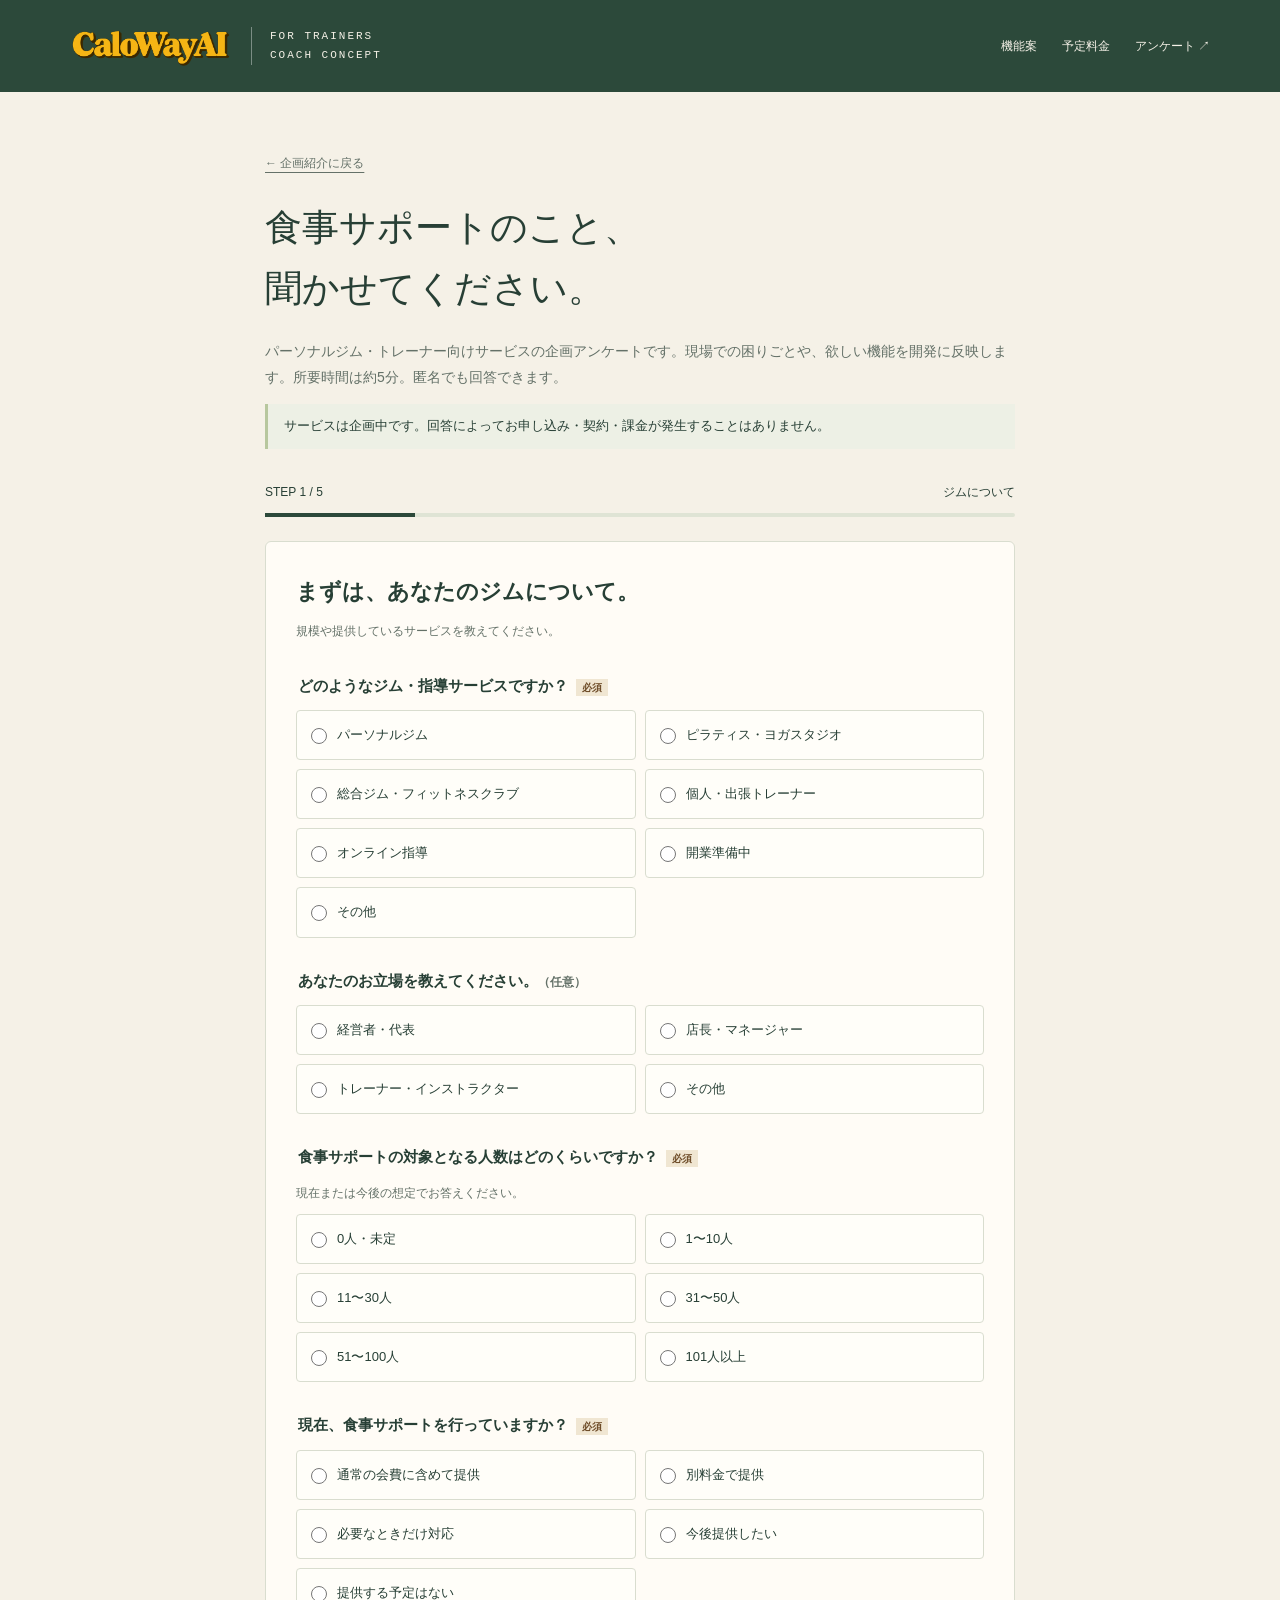
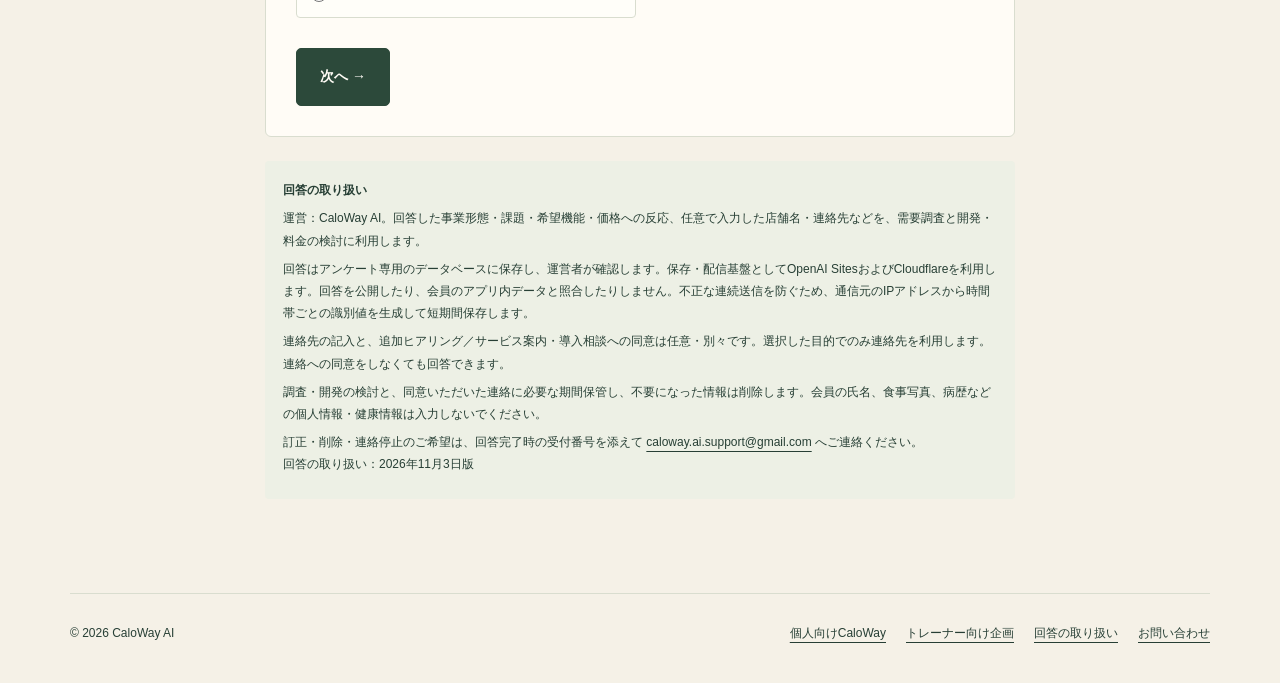
==== gym-survey.html @ 80f0d8cb "Add planned CaloWay Coach page and gym demand survey" ====
<!doctype html><html lang="ja"><head><meta charset="utf-8"><meta name="viewport" content="width=device-width,initial-scale=1"><meta name="theme-color" content="#2c493a"><title>パーソナルジム向け需要調査 | CaloWay AI</title><meta name="description" content="CaloWay Coachはパーソナルジム向けに企画中。会員の食事記録とAIレポートで指導を支えるサービスについて、現場のご意見を募集しています。"><meta property="og:title" content="CaloWay Coach｜パーソナルジム向け・企画中"><meta property="og:description" content="食事記録とAIレポートで、会員に向き合う時間を。5分の需要調査アンケートにご協力ください。"><link rel="stylesheet" href="./gym.css"></head><body><div class="top"><header class="wrap nav"><a class="brand" href="./introduce.html"><img src="./assets/caloway-retro-wordmark.png" width="2172" height="724" alt="CaloWay AI"><span>FOR TRAINERS<br>COACH CONCEPT</span></a><nav class="links" aria-label="ナビゲーション"><a class="desktop" href="./gym.html#features">機能案</a><a class="desktop" href="./gym.html#pricing">予定料金</a><a href="./gym-survey.html">アンケート ↗</a></nav></header></div><main class="form-wrap"><a class="small" href="./gym.html">← 企画紹介に戻る</a><h1>食事サポートのこと、<br>聞かせてください。</h1><p class="form-intro">パーソナルジム・トレーナー向けサービスの企画アンケートです。現場での困りごとや、欲しい機能を開発に反映します。所要時間は約5分。匿名でも回答できます。</p><p class="notice">サービスは企画中です。回答によってお申し込み・契約・課金が発生することはありません。</p><noscript><p class="error">アンケートの回答にはJavaScriptを有効にしてください。ご意見はサポート窓口でも受け付けています。</p></noscript><div id="survey-root"></div><section id="survey-privacy" class="privacy"><strong>回答の取り扱い</strong><p>運営：CaloWay AI。回答した事業形態・課題・希望機能・価格への反応、任意で入力した店舗名・連絡先などを、需要調査と開発・料金の検討に利用します。</p><p>回答はアンケート専用のデータベースに保存し、運営者が確認します。保存・配信基盤としてOpenAI SitesおよびCloudflareを利用します。回答を公開したり、会員のアプリ内データと照合したりしません。不正な連続送信を防ぐため、通信元のIPアドレスから時間帯ごとの識別値を生成して短期間保存します。</p><p>連絡先の記入と、追加ヒアリング／サービス案内・導入相談への同意は任意・別々です。選択した目的でのみ連絡先を利用します。連絡への同意をしなくても回答できます。</p><p>調査・開発の検討と、同意いただいた連絡に必要な期間保管し、不要になった情報は削除します。会員の氏名、食事写真、病歴などの個人情報・健康情報は入力しないでください。</p><p>訂正・削除・連絡停止のご希望は、回答完了時の受付番号を添えて <a href="mailto:caloway.ai.support@gmail.com">caloway.ai.support@gmail.com</a> へご連絡ください。<br>回答の取り扱い：2026年11月3日版</p></section></main><footer class="wrap footer"><span>© 2026 CaloWay AI</span><div><a href="./introduce.html">個人向けCaloWay</a><a href="./gym.html">トレーナー向け企画</a><a href="./gym-survey.html#survey-privacy">回答の取り扱い</a><a href="mailto:caloway.ai.support@gmail.com">お問い合わせ</a></div></footer><script type="module" src="./gym-survey.js"></script></body></html>
---- gym.css ----
:root{--paper:#f5f1e7;--white:#fffcf6;--ink:#273f35;--muted:#647168;--line:#d9ddcf;--green:#2c493a;--lime:#dbe6b7;--yellow:#ebcb76;--serif:"Yu Mincho","Hiragino Mincho ProN",Georgia,serif}*{box-sizing:border-box}html{scroll-behavior:smooth;scroll-padding-top:30px}body{margin:0;background:var(--paper);color:var(--ink);font-family:"Hiragino Kaku Gothic ProN","Yu Gothic",Meiryo,sans-serif;line-height:1.85}a{color:inherit;text-underline-offset:5px}button,input,select,textarea{font:inherit}button,a,input,textarea,select{touch-action:manipulation}a:focus-visible,button:focus-visible,input:focus-visible,select:focus-visible,textarea:focus-visible{outline:3px solid #ab7020;outline-offset:4px}.wrap{width:min(1140px,calc(100% - 64px));margin:auto}.top{background:var(--green);color:var(--paper)}.nav{display:flex;align-items:center;justify-content:space-between;min-height:92px;gap:24px}.brand{display:flex;align-items:center;gap:18px;text-decoration:none}.brand img{width:163px;height:auto;display:block}.brand span{font:11px/1.7 monospace;letter-spacing:2px;border-left:1px solid #ffffff60;padding-left:18px}.links{display:flex;gap:25px;align-items:center;font-size:12px}.links a{text-decoration:none;padding:10px 0}.tag{display:inline-flex;align-items:center;gap:9px;border:1px solid #8a9d7e;border-radius:30px;padding:5px 14px;font-size:12px}.tag:before{content:"";width:6px;height:6px;border-radius:50%;background:#738651}.eyebrow{font:11px/1.7 monospace;letter-spacing:2px;color:var(--muted);margin:0 0 16px}.hero{display:grid;grid-template-columns:1.1fr 1fr;align-items:center;gap:65px;padding:70px 0 82px}.hero h1{font:500 clamp(34px,4.1vw,53px)/1.6 var(--serif);letter-spacing:.03em;margin:24px 0}.lead{max-width:480px;font-size:15px;line-height:2.1}.btn{display:inline-flex;justify-content:center;align-items:center;gap:20px;padding:15px 23px;border:1px solid var(--green);border-radius:5px;background:var(--green);color:var(--white);text-decoration:none;font-weight:600;font-size:14px;min-height:54px;cursor:pointer}.btn:hover{background:#1d3529}.btn:disabled{opacity:.55;cursor:wait}.btn.light{background:var(--lime);color:var(--green);border-color:var(--lime)}.btn.ghost{background:transparent;color:var(--ink)}.actions{display:flex;align-items:center;gap:20px;flex-wrap:wrap;margin-top:28px}.small{font-size:12px;color:var(--muted)}.sheet{background:var(--white);padding:30px;border:1px solid var(--line);box-shadow:16px 18px 0 #dfe5d5;border-radius:4px;transform:rotate(1deg)}.sheet-head{display:flex;justify-content:space-between;align-items:center;gap:16px;border-bottom:1px solid var(--line);padding-bottom:18px}.sheet-head strong{font:22px Georgia,serif}.sheet-head span{font-size:11px}.sheet-title{font-size:17px;margin:23px 0 8px}.stats{display:grid;grid-template-columns:repeat(3,1fr);gap:14px;margin:22px 0}.stats div{border-left:2px solid #c7d4ab;padding-left:12px}.stats small{display:block;color:var(--muted);font-size:10px}.stats b{font:27px/1.6 Georgia,serif}.stats em{font:11px sans-serif}.report-row{padding:13px 0;border-top:1px solid var(--line);font-size:12px}.report-row strong{display:block;font-size:12px}.report-row p{margin:4px 0;color:var(--muted)}.report-note{background:#eaf0df;padding:13px 16px;font-size:12px;border-radius:3px}.strip{border-block:1px solid var(--line);padding:17px 0;display:flex;justify-content:space-between;gap:20px;font-size:12px}.section{padding:76px 0}.section h2{font:500 clamp(27px,3vw,39px)/1.65 var(--serif);margin:0 0 24px}.split{display:grid;grid-template-columns:1fr 1.2fr;gap:70px}.section-intro{color:var(--muted);font-size:14px;max-width:620px}.features{margin-top:37px}.feature{display:grid;grid-template-columns:56px 1fr;gap:20px;border-top:1px solid var(--line);padding:25px 0}.feature .num{font:22px Georgia;color:#899778}.feature h3{font-size:18px;margin:0 0 7px}.feature p{font-size:14px;margin:0;color:var(--muted)}.photo{margin:32px 0 0}.photo img{width:100%;height:250px;object-fit:cover;border-radius:4px}.photo figcaption{font-size:11px;color:var(--muted);margin-top:8px}.green-section{background:var(--green);color:var(--paper)}.green-section .eyebrow,.green-section .small,.green-section .section-intro{color:#c4d0bd}.flow{display:grid;grid-template-columns:repeat(3,1fr);gap:32px;margin-top:35px}.flow article{border-top:1px solid #6e816f;padding-top:20px}.flow b{font:32px Georgia;color:var(--yellow)}.flow h3{font-size:17px}.flow p{font-size:13px;color:#dbe2d4}.pricing{display:grid;grid-template-columns:1fr 1fr;gap:24px;margin:30px 0 20px}.plan{border:1px solid #bac7ac;border-radius:6px;background:var(--white);padding:30px 36px}.plan h3{font:20px Georgia;margin:0}.plan .capacity{font-size:16px;margin:8px 0}.price{font:44px Georgia;margin:18px 0}.price small{font:13px sans-serif}.plan ul{font-size:13px;padding-left:20px}.plan-label{font-size:11px;color:var(--muted);margin:0}.faq details{border-top:1px solid var(--line);padding:20px 0}.faq summary{cursor:pointer;font-weight:600;font-size:14px}.faq details p{font-size:13px;color:var(--muted);margin:15px 0 0}.cta{padding:47px;background:#e1e8d3;border:1px solid #c3cfb1;border-radius:6px;display:flex;align-items:center;justify-content:space-between;gap:35px;margin-bottom:70px}.cta h2{font:27px/1.7 var(--serif);margin:0}.cta p{font-size:13px}.footer{border-top:1px solid var(--line);padding:28px 0 38px;font-size:12px;display:flex;justify-content:space-between;gap:24px;flex-wrap:wrap}.footer div{display:flex;gap:20px;flex-wrap:wrap}.form-wrap{max-width:800px;margin:auto;padding:55px 25px 70px}.form-wrap h1{font:500 clamp(26px,4vw,37px)/1.65 var(--serif);margin:20px 0}.form-intro{font-size:14px;color:var(--muted)}.progress{margin:32px 0 24px}.progress-head{display:flex;justify-content:space-between;font-size:12px;margin-bottom:10px}.track{height:4px;background:#dfe4d5;border-radius:3px}.track span{display:block;height:4px;background:var(--green);transition:width .2s}.form-card{background:var(--white);border:1px solid var(--line);padding:30px;border-radius:6px}.stage h2{font-size:22px;margin:0 0 8px}.question{border:0;margin:29px 0 0;padding:0;min-width:0}.question>legend,.question>label{font-size:15px;font-weight:600;display:block;margin-bottom:11px}.req{font-size:10px;color:#6c4a26;background:#f0e6d2;padding:3px 6px;margin-left:8px;white-space:nowrap}.help{font-size:12px;color:var(--muted);margin:0 0 10px}.options{display:grid;grid-template-columns:1fr 1fr;gap:9px}.option{display:flex;gap:10px;align-items:flex-start;cursor:pointer;padding:12px 14px;border:1px solid var(--line);border-radius:4px;font-size:13px;background:#fffef9}.option:has(input:checked){border-color:#6d855b;background:#eaf0df}.option input{margin:5px 0 0;accent-color:var(--green);flex-shrink:0;width:16px;height:16px}textarea,input[type=text],input[type=email],select{width:100%;padding:12px;border:1px solid #bdc9b4;border-radius:4px;background:#fffef9;color:var(--ink);font-size:16px}textarea{resize:vertical;min-height:110px}.buttons{display:flex;justify-content:space-between;gap:14px;margin-top:30px}.error{color:#9e342c;background:#fff0ea;padding:12px;border:1px solid #dfb1a3;border-radius:4px;margin-top:20px;font-size:13px}.consent{display:flex;align-items:flex-start;gap:10px;font-size:13px;margin:18px 0}.consent input{width:18px;height:18px;flex-shrink:0;margin-top:4px;accent-color:var(--green)}.privacy{margin:24px 0;padding:18px;background:#edf0e5;border-radius:4px;font-size:12px}.privacy p{margin:6px 0}.review{margin-top:24px}.review dl{margin:0}.review dt{font-size:12px;color:var(--muted);margin-top:16px}.review dd{margin:3px 0;font-size:14px;overflow-wrap:anywhere;white-space:pre-wrap}.success{padding:40px 28px;text-align:center}.success-mark{display:grid;place-items:center;width:60px;height:60px;border-radius:50%;background:var(--lime);margin:0 auto 20px;font-size:25px}.sr-only,.trap{position:absolute;left:-10000px;width:1px;height:1px;overflow:hidden}[hidden]{display:none!important}.notice{border-left:3px solid #b7c79e;padding:10px 16px;background:#edf0e5;font-size:13px}.inline-price{display:grid;grid-template-columns:1fr 1fr;gap:10px;margin:15px 0}.inline-price div{padding:15px;border:1px solid var(--line);background:var(--paper);font-size:13px}.inline-price b{font:24px Georgia;display:block}.inline-price span{font-size:11px}
@media(max-width:780px){.wrap{width:calc(100% - 36px)}.nav{min-height:78px}.brand img{width:135px}.brand span{font-size:9px;letter-spacing:1px;padding-left:12px}.links{gap:14px}.links .desktop{display:none}.hero{grid-template-columns:1fr;gap:38px;padding:40px 0 58px}.hero h1{font-size:36px}.lead{font-size:14px}.sheet{transform:none;margin-right:10px;padding:24px;box-shadow:10px 10px 0 #dfe5d5}.split{grid-template-columns:1fr;gap:20px}.photo img{height:220px}.section{padding:50px 0}.strip{flex-wrap:wrap;gap:8px 20px;font-size:11px}.flow{grid-template-columns:1fr;gap:20px}.flow article{display:grid;grid-template-columns:40px 1fr;gap:0 15px}.flow h3{margin:0 0 8px}.flow p{grid-column:2;margin:0}.pricing{grid-template-columns:1fr}.plan{padding:25px}.cta{flex-direction:column;align-items:flex-start;padding:28px;margin-bottom:40px}.footer{font-size:11px}.form-wrap{padding:32px 18px 45px}.form-card{padding:23px 18px}.options{grid-template-columns:1fr}.inline-price{grid-template-columns:1fr 1fr}.price{font-size:40px}.buttons .btn{padding:13px 18px}.hero .actions .btn{width:100%}}
@media(prefers-reduced-motion:reduce){html{scroll-behavior:auto}*{transition:none!important}}
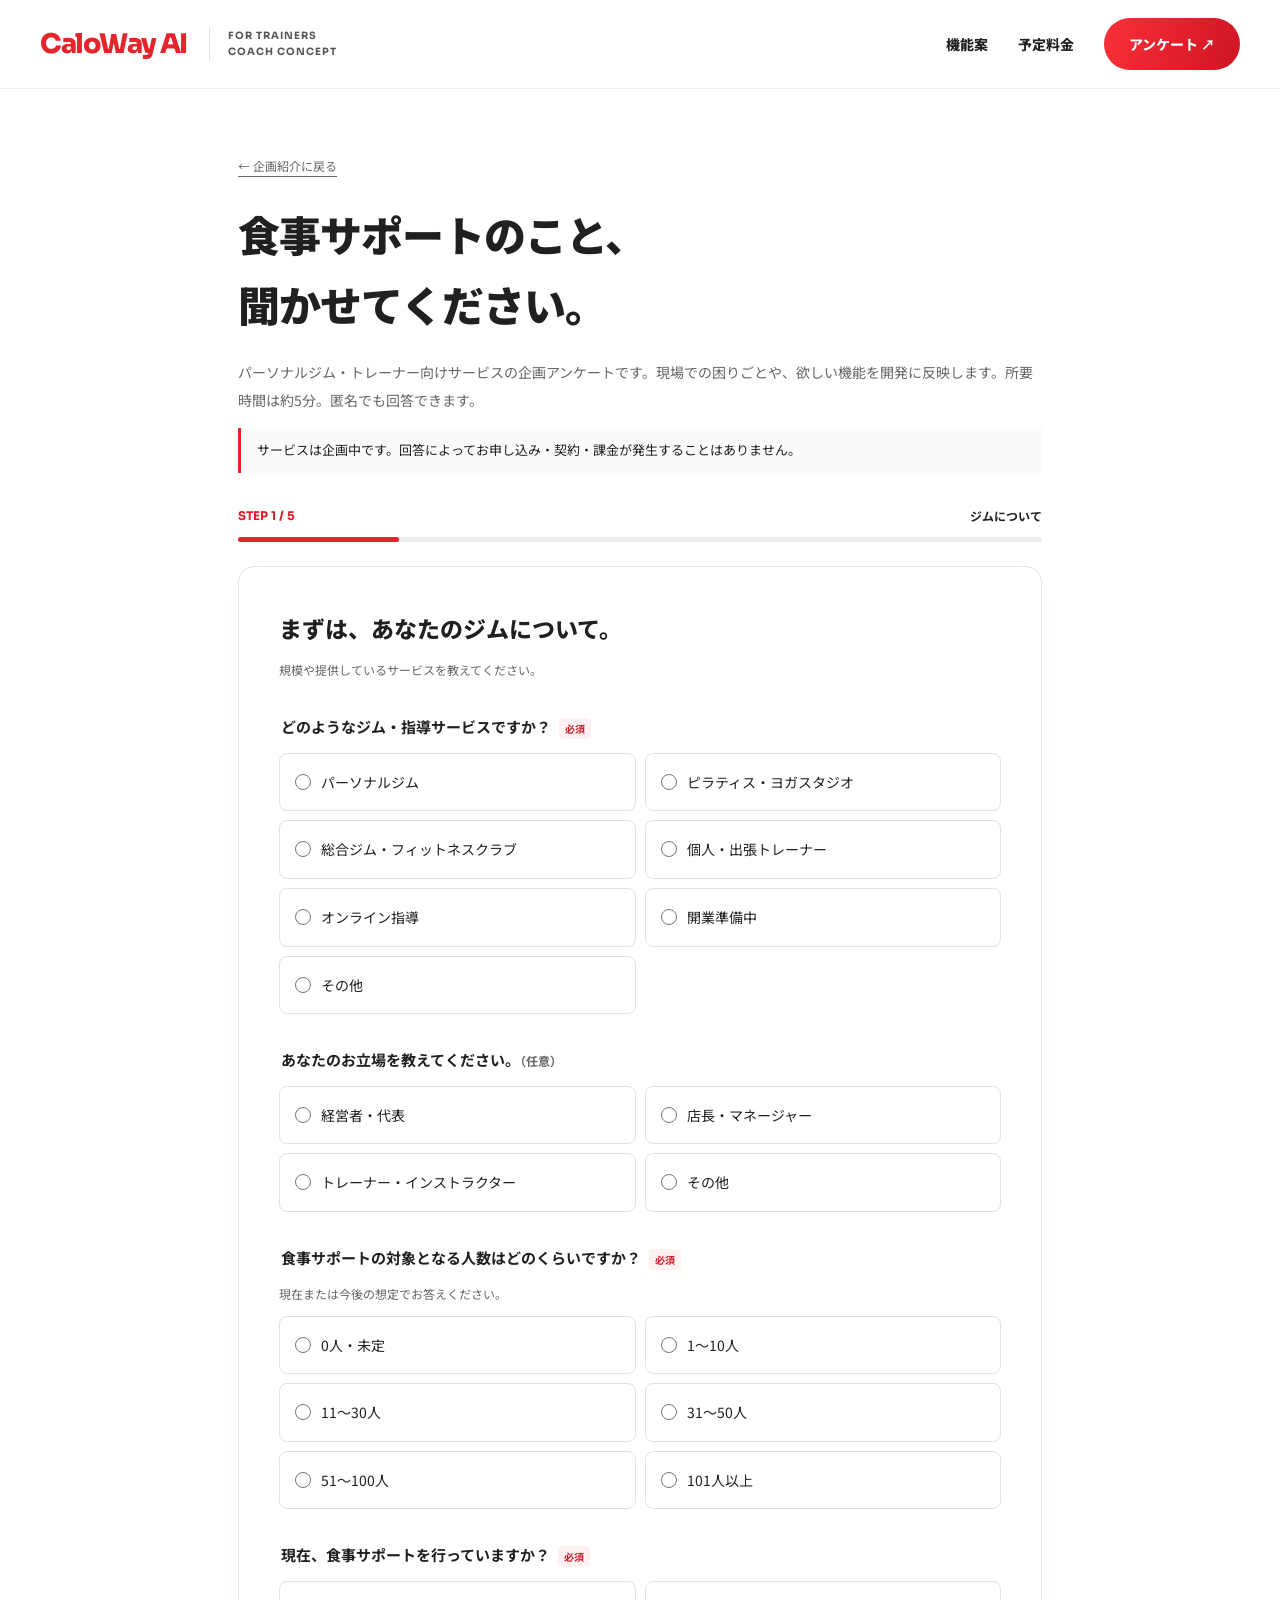
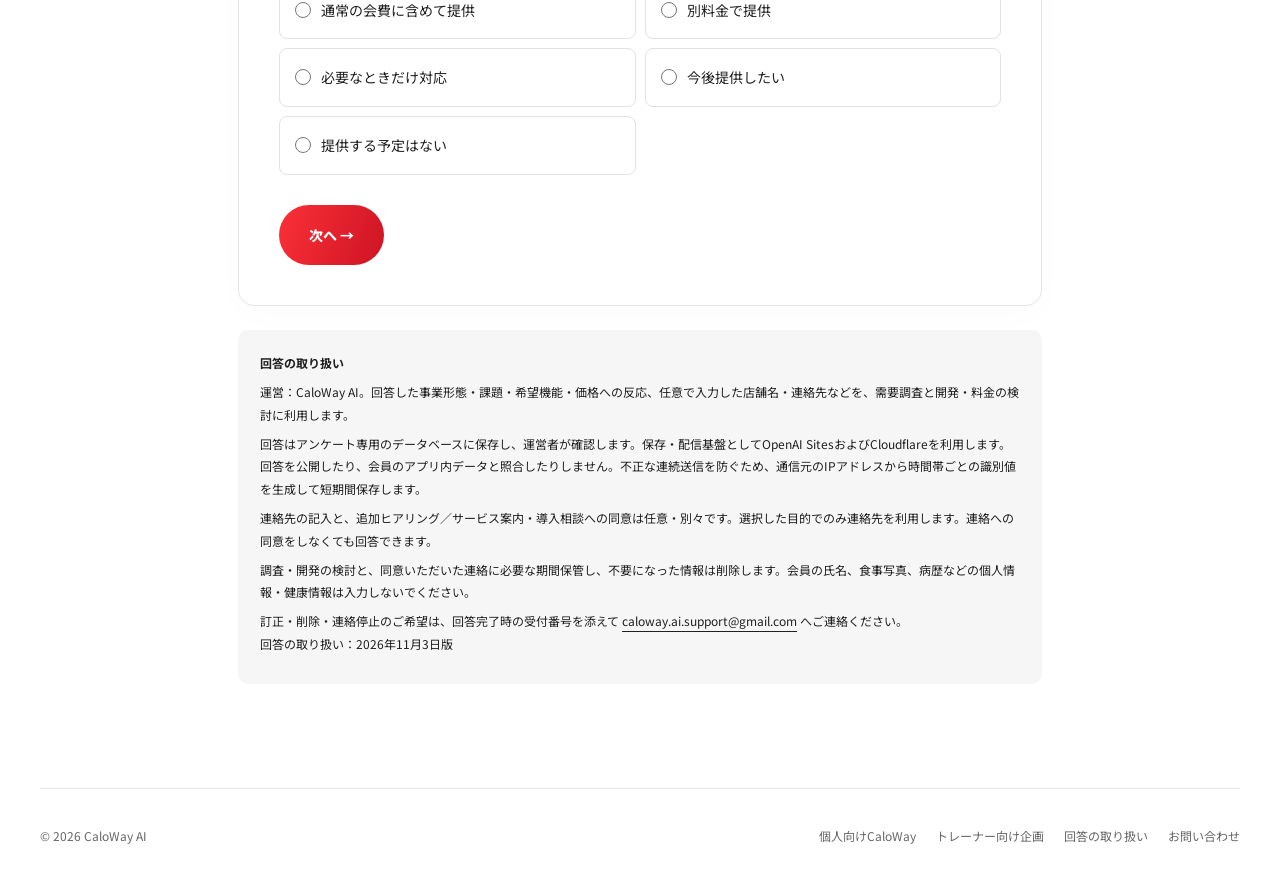
==== commit 47c68c11: "Restyle gym research pages with bold corporate typography" ====
--- a/gym-survey.html
+++ b/gym-survey.html
@@ -1 +1 @@
-<!doctype html><html lang="ja"><head><meta charset="utf-8"><meta name="viewport" content="width=device-width,initial-scale=1"><meta name="theme-color" content="#2c493a"><title>パーソナルジム向け需要調査 | CaloWay AI</title><meta name="description" content="CaloWay Coachはパーソナルジム向けに企画中。会員の食事記録とAIレポートで指導を支えるサービスについて、現場のご意見を募集しています。"><meta property="og:title" content="CaloWay Coach｜パーソナルジム向け・企画中"><meta property="og:description" content="食事記録とAIレポートで、会員に向き合う時間を。5分の需要調査アンケートにご協力ください。"><link rel="stylesheet" href="./gym.css"></head><body><div class="top"><header class="wrap nav"><a class="brand" href="./introduce.html"><img src="./assets/caloway-retro-wordmark.png" width="2172" height="724" alt="CaloWay AI"><span>FOR TRAINERS<br>COACH CONCEPT</span></a><nav class="links" aria-label="ナビゲーション"><a class="desktop" href="./gym.html#features">機能案</a><a class="desktop" href="./gym.html#pricing">予定料金</a><a href="./gym-survey.html">アンケート ↗</a></nav></header></div><main class="form-wrap"><a class="small" href="./gym.html">← 企画紹介に戻る</a><h1>食事サポートのこと、<br>聞かせてください。</h1><p class="form-intro">パーソナルジム・トレーナー向けサービスの企画アンケートです。現場での困りごとや、欲しい機能を開発に反映します。所要時間は約5分。匿名でも回答できます。</p><p class="notice">サービスは企画中です。回答によってお申し込み・契約・課金が発生することはありません。</p><noscript><p class="error">アンケートの回答にはJavaScriptを有効にしてください。ご意見はサポート窓口でも受け付けています。</p></noscript><div id="survey-root"></div><section id="survey-privacy" class="privacy"><strong>回答の取り扱い</strong><p>運営：CaloWay AI。回答した事業形態・課題・希望機能・価格への反応、任意で入力した店舗名・連絡先などを、需要調査と開発・料金の検討に利用します。</p><p>回答はアンケート専用のデータベースに保存し、運営者が確認します。保存・配信基盤としてOpenAI SitesおよびCloudflareを利用します。回答を公開したり、会員のアプリ内データと照合したりしません。不正な連続送信を防ぐため、通信元のIPアドレスから時間帯ごとの識別値を生成して短期間保存します。</p><p>連絡先の記入と、追加ヒアリング／サービス案内・導入相談への同意は任意・別々です。選択した目的でのみ連絡先を利用します。連絡への同意をしなくても回答できます。</p><p>調査・開発の検討と、同意いただいた連絡に必要な期間保管し、不要になった情報は削除します。会員の氏名、食事写真、病歴などの個人情報・健康情報は入力しないでください。</p><p>訂正・削除・連絡停止のご希望は、回答完了時の受付番号を添えて <a href="mailto:caloway.ai.support@gmail.com">caloway.ai.support@gmail.com</a> へご連絡ください。<br>回答の取り扱い：2026年11月3日版</p></section></main><footer class="wrap footer"><span>© 2026 CaloWay AI</span><div><a href="./introduce.html">個人向けCaloWay</a><a href="./gym.html">トレーナー向け企画</a><a href="./gym-survey.html#survey-privacy">回答の取り扱い</a><a href="mailto:caloway.ai.support@gmail.com">お問い合わせ</a></div></footer><script type="module" src="./gym-survey.js"></script></body></html>+<!doctype html><html lang="ja"><head><meta charset="utf-8"><meta name="viewport" content="width=device-width,initial-scale=1"><meta name="theme-color" content="#ffffff"><title>パーソナルジム向け需要調査 | CaloWay AI</title><meta name="description" content="CaloWay Coachはパーソナルジム向けに企画中。会員の食事記録とAIレポートで指導を支えるサービスについて、現場のご意見を募集しています。"><meta property="og:title" content="CaloWay Coach｜パーソナルジム向け・企画中"><meta property="og:description" content="食事記録とAIレポートで、会員に向き合う時間を。5分の需要調査アンケートにご協力ください。"><link rel="preconnect" href="https://fonts.googleapis.com"><link rel="preconnect" href="https://fonts.gstatic.com" crossorigin><link href="https://fonts.googleapis.com/css2?family=Noto+Sans+JP:wght@400;500;600;700;800;900&family=Sora:wght@400;600;700;800&display=swap" rel="stylesheet"><link rel="stylesheet" href="./gym.css?v=20261103-2"></head><body><div class="top"><header class="wrap nav"><a class="brand" href="./introduce.html"><b class="wordmark">CaloWay<span>AI</span></b><span>FOR TRAINERS<br>COACH CONCEPT</span></a><nav class="links" aria-label="ナビゲーション"><a class="desktop" href="./gym.html#features">機能案</a><a class="desktop" href="./gym.html#pricing">予定料金</a><a href="./gym-survey.html">アンケート ↗</a></nav></header></div><main class="form-wrap"><a class="small" href="./gym.html">← 企画紹介に戻る</a><h1>食事サポートのこと、<br>聞かせてください。</h1><p class="form-intro">パーソナルジム・トレーナー向けサービスの企画アンケートです。現場での困りごとや、欲しい機能を開発に反映します。所要時間は約5分。匿名でも回答できます。</p><p class="notice">サービスは企画中です。回答によってお申し込み・契約・課金が発生することはありません。</p><noscript><p class="error">アンケートの回答にはJavaScriptを有効にしてください。ご意見はサポート窓口でも受け付けています。</p></noscript><div id="survey-root"></div><section id="survey-privacy" class="privacy"><strong>回答の取り扱い</strong><p>運営：CaloWay AI。回答した事業形態・課題・希望機能・価格への反応、任意で入力した店舗名・連絡先などを、需要調査と開発・料金の検討に利用します。</p><p>回答はアンケート専用のデータベースに保存し、運営者が確認します。保存・配信基盤としてOpenAI SitesおよびCloudflareを利用します。回答を公開したり、会員のアプリ内データと照合したりしません。不正な連続送信を防ぐため、通信元のIPアドレスから時間帯ごとの識別値を生成して短期間保存します。</p><p>連絡先の記入と、追加ヒアリング／サービス案内・導入相談への同意は任意・別々です。選択した目的でのみ連絡先を利用します。連絡への同意をしなくても回答できます。</p><p>調査・開発の検討と、同意いただいた連絡に必要な期間保管し、不要になった情報は削除します。会員の氏名、食事写真、病歴などの個人情報・健康情報は入力しないでください。</p><p>訂正・削除・連絡停止のご希望は、回答完了時の受付番号を添えて <a href="mailto:caloway.ai.support@gmail.com">caloway.ai.support@gmail.com</a> へご連絡ください。<br>回答の取り扱い：2026年11月3日版</p></section></main><footer class="wrap footer"><span>© 2026 CaloWay AI</span><div><a href="./introduce.html">個人向けCaloWay</a><a href="./gym.html">トレーナー向け企画</a><a href="./gym-survey.html#survey-privacy">回答の取り扱い</a><a href="mailto:caloway.ai.support@gmail.com">お問い合わせ</a></div></footer><script type="module" src="./gym-survey.js"></script></body></html>
--- a/gym.css
+++ b/gym.css
@@ -1,4 +1,11 @@
 
-:root{--paper:#f5f1e7;--white:#fffcf6;--ink:#273f35;--muted:#647168;--line:#d9ddcf;--green:#2c493a;--lime:#dbe6b7;--yellow:#ebcb76;--serif:"Yu Mincho","Hiragino Mincho ProN",Georgia,serif}*{box-sizing:border-box}html{scroll-behavior:smooth;scroll-padding-top:30px}body{margin:0;background:var(--paper);color:var(--ink);font-family:"Hiragino Kaku Gothic ProN","Yu Gothic",Meiryo,sans-serif;line-height:1.85}a{color:inherit;text-underline-offset:5px}button,input,select,textarea{font:inherit}button,a,input,textarea,select{touch-action:manipulation}a:focus-visible,button:focus-visible,input:focus-visible,select:focus-visible,textarea:focus-visible{outline:3px solid #ab7020;outline-offset:4px}.wrap{width:min(1140px,calc(100% - 64px));margin:auto}.top{background:var(--green);color:var(--paper)}.nav{display:flex;align-items:center;justify-content:space-between;min-height:92px;gap:24px}.brand{display:flex;align-items:center;gap:18px;text-decoration:none}.brand img{width:163px;height:auto;display:block}.brand span{font:11px/1.7 monospace;letter-spacing:2px;border-left:1px solid #ffffff60;padding-left:18px}.links{display:flex;gap:25px;align-items:center;font-size:12px}.links a{text-decoration:none;padding:10px 0}.tag{display:inline-flex;align-items:center;gap:9px;border:1px solid #8a9d7e;border-radius:30px;padding:5px 14px;font-size:12px}.tag:before{content:"";width:6px;height:6px;border-radius:50%;background:#738651}.eyebrow{font:11px/1.7 monospace;letter-spacing:2px;color:var(--muted);margin:0 0 16px}.hero{display:grid;grid-template-columns:1.1fr 1fr;align-items:center;gap:65px;padding:70px 0 82px}.hero h1{font:500 clamp(34px,4.1vw,53px)/1.6 var(--serif);letter-spacing:.03em;margin:24px 0}.lead{max-width:480px;font-size:15px;line-height:2.1}.btn{display:inline-flex;justify-content:center;align-items:center;gap:20px;padding:15px 23px;border:1px solid var(--green);border-radius:5px;background:var(--green);color:var(--white);text-decoration:none;font-weight:600;font-size:14px;min-height:54px;cursor:pointer}.btn:hover{background:#1d3529}.btn:disabled{opacity:.55;cursor:wait}.btn.light{background:var(--lime);color:var(--green);border-color:var(--lime)}.btn.ghost{background:transparent;color:var(--ink)}.actions{display:flex;align-items:center;gap:20px;flex-wrap:wrap;margin-top:28px}.small{font-size:12px;color:var(--muted)}.sheet{background:var(--white);padding:30px;border:1px solid var(--line);box-shadow:16px 18px 0 #dfe5d5;border-radius:4px;transform:rotate(1deg)}.sheet-head{display:flex;justify-content:space-between;align-items:center;gap:16px;border-bottom:1px solid var(--line);padding-bottom:18px}.sheet-head strong{font:22px Georgia,serif}.sheet-head span{font-size:11px}.sheet-title{font-size:17px;margin:23px 0 8px}.stats{display:grid;grid-template-columns:repeat(3,1fr);gap:14px;margin:22px 0}.stats div{border-left:2px solid #c7d4ab;padding-left:12px}.stats small{display:block;color:var(--muted);font-size:10px}.stats b{font:27px/1.6 Georgia,serif}.stats em{font:11px sans-serif}.report-row{padding:13px 0;border-top:1px solid var(--line);font-size:12px}.report-row strong{display:block;font-size:12px}.report-row p{margin:4px 0;color:var(--muted)}.report-note{background:#eaf0df;padding:13px 16px;font-size:12px;border-radius:3px}.strip{border-block:1px solid var(--line);padding:17px 0;display:flex;justify-content:space-between;gap:20px;font-size:12px}.section{padding:76px 0}.section h2{font:500 clamp(27px,3vw,39px)/1.65 var(--serif);margin:0 0 24px}.split{display:grid;grid-template-columns:1fr 1.2fr;gap:70px}.section-intro{color:var(--muted);font-size:14px;max-width:620px}.features{margin-top:37px}.feature{display:grid;grid-template-columns:56px 1fr;gap:20px;border-top:1px solid var(--line);padding:25px 0}.feature .num{font:22px Georgia;color:#899778}.feature h3{font-size:18px;margin:0 0 7px}.feature p{font-size:14px;margin:0;color:var(--muted)}.photo{margin:32px 0 0}.photo img{width:100%;height:250px;object-fit:cover;border-radius:4px}.photo figcaption{font-size:11px;color:var(--muted);margin-top:8px}.green-section{background:var(--green);color:var(--paper)}.green-section .eyebrow,.green-section .small,.green-section .section-intro{color:#c4d0bd}.flow{display:grid;grid-template-columns:repeat(3,1fr);gap:32px;margin-top:35px}.flow article{border-top:1px solid #6e816f;padding-top:20px}.flow b{font:32px Georgia;color:var(--yellow)}.flow h3{font-size:17px}.flow p{font-size:13px;color:#dbe2d4}.pricing{display:grid;grid-template-columns:1fr 1fr;gap:24px;margin:30px 0 20px}.plan{border:1px solid #bac7ac;border-radius:6px;background:var(--white);padding:30px 36px}.plan h3{font:20px Georgia;margin:0}.plan .capacity{font-size:16px;margin:8px 0}.price{font:44px Georgia;margin:18px 0}.price small{font:13px sans-serif}.plan ul{font-size:13px;padding-left:20px}.plan-label{font-size:11px;color:var(--muted);margin:0}.faq details{border-top:1px solid var(--line);padding:20px 0}.faq summary{cursor:pointer;font-weight:600;font-size:14px}.faq details p{font-size:13px;color:var(--muted);margin:15px 0 0}.cta{padding:47px;background:#e1e8d3;border:1px solid #c3cfb1;border-radius:6px;display:flex;align-items:center;justify-content:space-between;gap:35px;margin-bottom:70px}.cta h2{font:27px/1.7 var(--serif);margin:0}.cta p{font-size:13px}.footer{border-top:1px solid var(--line);padding:28px 0 38px;font-size:12px;display:flex;justify-content:space-between;gap:24px;flex-wrap:wrap}.footer div{display:flex;gap:20px;flex-wrap:wrap}.form-wrap{max-width:800px;margin:auto;padding:55px 25px 70px}.form-wrap h1{font:500 clamp(26px,4vw,37px)/1.65 var(--serif);margin:20px 0}.form-intro{font-size:14px;color:var(--muted)}.progress{margin:32px 0 24px}.progress-head{display:flex;justify-content:space-between;font-size:12px;margin-bottom:10px}.track{height:4px;background:#dfe4d5;border-radius:3px}.track span{display:block;height:4px;background:var(--green);transition:width .2s}.form-card{background:var(--white);border:1px solid var(--line);padding:30px;border-radius:6px}.stage h2{font-size:22px;margin:0 0 8px}.question{border:0;margin:29px 0 0;padding:0;min-width:0}.question>legend,.question>label{font-size:15px;font-weight:600;display:block;margin-bottom:11px}.req{font-size:10px;color:#6c4a26;background:#f0e6d2;padding:3px 6px;margin-left:8px;white-space:nowrap}.help{font-size:12px;color:var(--muted);margin:0 0 10px}.options{display:grid;grid-template-columns:1fr 1fr;gap:9px}.option{display:flex;gap:10px;align-items:flex-start;cursor:pointer;padding:12px 14px;border:1px solid var(--line);border-radius:4px;font-size:13px;background:#fffef9}.option:has(input:checked){border-color:#6d855b;background:#eaf0df}.option input{margin:5px 0 0;accent-color:var(--green);flex-shrink:0;width:16px;height:16px}textarea,input[type=text],input[type=email],select{width:100%;padding:12px;border:1px solid #bdc9b4;border-radius:4px;background:#fffef9;color:var(--ink);font-size:16px}textarea{resize:vertical;min-height:110px}.buttons{display:flex;justify-content:space-between;gap:14px;margin-top:30px}.error{color:#9e342c;background:#fff0ea;padding:12px;border:1px solid #dfb1a3;border-radius:4px;margin-top:20px;font-size:13px}.consent{display:flex;align-items:flex-start;gap:10px;font-size:13px;margin:18px 0}.consent input{width:18px;height:18px;flex-shrink:0;margin-top:4px;accent-color:var(--green)}.privacy{margin:24px 0;padding:18px;background:#edf0e5;border-radius:4px;font-size:12px}.privacy p{margin:6px 0}.review{margin-top:24px}.review dl{margin:0}.review dt{font-size:12px;color:var(--muted);margin-top:16px}.review dd{margin:3px 0;font-size:14px;overflow-wrap:anywhere;white-space:pre-wrap}.success{padding:40px 28px;text-align:center}.success-mark{display:grid;place-items:center;width:60px;height:60px;border-radius:50%;background:var(--lime);margin:0 auto 20px;font-size:25px}.sr-only,.trap{position:absolute;left:-10000px;width:1px;height:1px;overflow:hidden}[hidden]{display:none!important}.notice{border-left:3px solid #b7c79e;padding:10px 16px;background:#edf0e5;font-size:13px}.inline-price{display:grid;grid-template-columns:1fr 1fr;gap:10px;margin:15px 0}.inline-price div{padding:15px;border:1px solid var(--line);background:var(--paper);font-size:13px}.inline-price b{font:24px Georgia;display:block}.inline-price span{font-size:11px}
+:root{--paper:#fff;--white:#fff;--ink:#202020;--muted:#666;--line:#e6e6e6;--green:#e6242c;--lime:#fff0f1;--yellow:#fff;--serif:"Noto Sans JP",sans-serif}*{box-sizing:border-box}html{scroll-behavior:smooth;scroll-padding-top:30px}body{margin:0;background:var(--paper);color:var(--ink);font-family:"Hiragino Kaku Gothic ProN","Yu Gothic",Meiryo,sans-serif;line-height:1.85}a{color:inherit;text-underline-offset:5px}button,input,select,textarea{font:inherit}button,a,input,textarea,select{touch-action:manipulation}a:focus-visible,button:focus-visible,input:focus-visible,select:focus-visible,textarea:focus-visible{outline:3px solid #ab7020;outline-offset:4px}.wrap{width:min(1140px,calc(100% - 64px));margin:auto}.top{background:var(--green);color:var(--paper)}.nav{display:flex;align-items:center;justify-content:space-between;min-height:92px;gap:24px}.brand{display:flex;align-items:center;gap:18px;text-decoration:none}.brand img{width:163px;height:auto;display:block}.brand span{font:11px/1.7 monospace;letter-spacing:2px;border-left:1px solid #ffffff60;padding-left:18px}.links{display:flex;gap:25px;align-items:center;font-size:12px}.links a{text-decoration:none;padding:10px 0}.tag{display:inline-flex;align-items:center;gap:9px;border:1px solid #8a9d7e;border-radius:30px;padding:5px 14px;font-size:12px}.tag:before{content:"";width:6px;height:6px;border-radius:50%;background:#738651}.eyebrow{font:11px/1.7 monospace;letter-spacing:2px;color:var(--muted);margin:0 0 16px}.hero{display:grid;grid-template-columns:1.1fr 1fr;align-items:center;gap:65px;padding:70px 0 82px}.hero h1{font:500 clamp(34px,4.1vw,53px)/1.6 var(--serif);letter-spacing:.03em;margin:24px 0}.lead{max-width:480px;font-size:15px;line-height:2.1}.btn{display:inline-flex;justify-content:center;align-items:center;gap:20px;padding:15px 23px;border:1px solid var(--green);border-radius:5px;background:var(--green);color:var(--white);text-decoration:none;font-weight:600;font-size:14px;min-height:54px;cursor:pointer}.btn:hover{background:#1d3529}.btn:disabled{opacity:.55;cursor:wait}.btn.light{background:var(--lime);color:var(--green);border-color:var(--lime)}.btn.ghost{background:transparent;color:var(--ink)}.actions{display:flex;align-items:center;gap:20px;flex-wrap:wrap;margin-top:28px}.small{font-size:12px;color:var(--muted)}.sheet{background:var(--white);padding:30px;border:1px solid var(--line);box-shadow:16px 18px 0 #dfe5d5;border-radius:4px;transform:rotate(1deg)}.sheet-head{display:flex;justify-content:space-between;align-items:center;gap:16px;border-bottom:1px solid var(--line);padding-bottom:18px}.sheet-head strong{font:22px Georgia,serif}.sheet-head span{font-size:11px}.sheet-title{font-size:17px;margin:23px 0 8px}.stats{display:grid;grid-template-columns:repeat(3,1fr);gap:14px;margin:22px 0}.stats div{border-left:2px solid #c7d4ab;padding-left:12px}.stats small{display:block;color:var(--muted);font-size:10px}.stats b{font:27px/1.6 Georgia,serif}.stats em{font:11px sans-serif}.report-row{padding:13px 0;border-top:1px solid var(--line);font-size:12px}.report-row strong{display:block;font-size:12px}.report-row p{margin:4px 0;color:var(--muted)}.report-note{background:#eaf0df;padding:13px 16px;font-size:12px;border-radius:3px}.strip{border-block:1px solid var(--line);padding:17px 0;display:flex;justify-content:space-between;gap:20px;font-size:12px}.section{padding:76px 0}.section h2{font:500 clamp(27px,3vw,39px)/1.65 var(--serif);margin:0 0 24px}.split{display:grid;grid-template-columns:1fr 1.2fr;gap:70px}.section-intro{color:var(--muted);font-size:14px;max-width:620px}.features{margin-top:37px}.feature{display:grid;grid-template-columns:56px 1fr;gap:20px;border-top:1px solid var(--line);padding:25px 0}.feature .num{font:22px Georgia;color:#899778}.feature h3{font-size:18px;margin:0 0 7px}.feature p{font-size:14px;margin:0;color:var(--muted)}.photo{margin:32px 0 0}.photo img{width:100%;height:250px;object-fit:cover;border-radius:4px}.photo figcaption{font-size:11px;color:var(--muted);margin-top:8px}.green-section{background:var(--green);color:var(--paper)}.green-section .eyebrow,.green-section .small,.green-section .section-intro{color:#c4d0bd}.flow{display:grid;grid-template-columns:repeat(3,1fr);gap:32px;margin-top:35px}.flow article{border-top:1px solid #6e816f;padding-top:20px}.flow b{font:32px Georgia;color:var(--yellow)}.flow h3{font-size:17px}.flow p{font-size:13px;color:#dbe2d4}.pricing{display:grid;grid-template-columns:1fr 1fr;gap:24px;margin:30px 0 20px}.plan{border:1px solid #bac7ac;border-radius:6px;background:var(--white);padding:30px 36px}.plan h3{font:20px Georgia;margin:0}.plan .capacity{font-size:16px;margin:8px 0}.price{font:44px Georgia;margin:18px 0}.price small{font:13px sans-serif}.plan ul{font-size:13px;padding-left:20px}.plan-label{font-size:11px;color:var(--muted);margin:0}.faq details{border-top:1px solid var(--line);padding:20px 0}.faq summary{cursor:pointer;font-weight:600;font-size:14px}.faq details p{font-size:13px;color:var(--muted);margin:15px 0 0}.cta{padding:47px;background:#e1e8d3;border:1px solid #c3cfb1;border-radius:6px;display:flex;align-items:center;justify-content:space-between;gap:35px;margin-bottom:70px}.cta h2{font:27px/1.7 var(--serif);margin:0}.cta p{font-size:13px}.footer{border-top:1px solid var(--line);padding:28px 0 38px;font-size:12px;display:flex;justify-content:space-between;gap:24px;flex-wrap:wrap}.footer div{display:flex;gap:20px;flex-wrap:wrap}.form-wrap{max-width:800px;margin:auto;padding:55px 25px 70px}.form-wrap h1{font:500 clamp(26px,4vw,37px)/1.65 var(--serif);margin:20px 0}.form-intro{font-size:14px;color:var(--muted)}.progress{margin:32px 0 24px}.progress-head{display:flex;justify-content:space-between;font-size:12px;margin-bottom:10px}.track{height:4px;background:#dfe4d5;border-radius:3px}.track span{display:block;height:4px;background:var(--green);transition:width .2s}.form-card{background:var(--white);border:1px solid var(--line);padding:30px;border-radius:6px}.stage h2{font-size:22px;margin:0 0 8px}.question{border:0;margin:29px 0 0;padding:0;min-width:0}.question>legend,.question>label{font-size:15px;font-weight:600;display:block;margin-bottom:11px}.req{font-size:10px;color:#6c4a26;background:#f0e6d2;padding:3px 6px;margin-left:8px;white-space:nowrap}.help{font-size:12px;color:var(--muted);margin:0 0 10px}.options{display:grid;grid-template-columns:1fr 1fr;gap:9px}.option{display:flex;gap:10px;align-items:flex-start;cursor:pointer;padding:12px 14px;border:1px solid var(--line);border-radius:4px;font-size:13px;background:#fffef9}.option:has(input:checked){border-color:#6d855b;background:#eaf0df}.option input{margin:5px 0 0;accent-color:var(--green);flex-shrink:0;width:16px;height:16px}textarea,input[type=text],input[type=email],select{width:100%;padding:12px;border:1px solid #bdc9b4;border-radius:4px;background:#fffef9;color:var(--ink);font-size:16px}textarea{resize:vertical;min-height:110px}.buttons{display:flex;justify-content:space-between;gap:14px;margin-top:30px}.error{color:#9e342c;background:#fff0ea;padding:12px;border:1px solid #dfb1a3;border-radius:4px;margin-top:20px;font-size:13px}.consent{display:flex;align-items:flex-start;gap:10px;font-size:13px;margin:18px 0}.consent input{width:18px;height:18px;flex-shrink:0;margin-top:4px;accent-color:var(--green)}.privacy{margin:24px 0;padding:18px;background:#edf0e5;border-radius:4px;font-size:12px}.privacy p{margin:6px 0}.review{margin-top:24px}.review dl{margin:0}.review dt{font-size:12px;color:var(--muted);margin-top:16px}.review dd{margin:3px 0;font-size:14px;overflow-wrap:anywhere;white-space:pre-wrap}.success{padding:40px 28px;text-align:center}.success-mark{display:grid;place-items:center;width:60px;height:60px;border-radius:50%;background:var(--lime);margin:0 auto 20px;font-size:25px}.sr-only,.trap{position:absolute;left:-10000px;width:1px;height:1px;overflow:hidden}[hidden]{display:none!important}.notice{border-left:3px solid #b7c79e;padding:10px 16px;background:#edf0e5;font-size:13px}.inline-price{display:grid;grid-template-columns:1fr 1fr;gap:10px;margin:15px 0}.inline-price div{padding:15px;border:1px solid var(--line);background:var(--paper);font-size:13px}.inline-price b{font:24px Georgia;display:block}.inline-price span{font-size:11px}
 @media(max-width:780px){.wrap{width:calc(100% - 36px)}.nav{min-height:78px}.brand img{width:135px}.brand span{font-size:9px;letter-spacing:1px;padding-left:12px}.links{gap:14px}.links .desktop{display:none}.hero{grid-template-columns:1fr;gap:38px;padding:40px 0 58px}.hero h1{font-size:36px}.lead{font-size:14px}.sheet{transform:none;margin-right:10px;padding:24px;box-shadow:10px 10px 0 #dfe5d5}.split{grid-template-columns:1fr;gap:20px}.photo img{height:220px}.section{padding:50px 0}.strip{flex-wrap:wrap;gap:8px 20px;font-size:11px}.flow{grid-template-columns:1fr;gap:20px}.flow article{display:grid;grid-template-columns:40px 1fr;gap:0 15px}.flow h3{margin:0 0 8px}.flow p{grid-column:2;margin:0}.pricing{grid-template-columns:1fr}.plan{padding:25px}.cta{flex-direction:column;align-items:flex-start;padding:28px;margin-bottom:40px}.footer{font-size:11px}.form-wrap{padding:32px 18px 45px}.form-card{padding:23px 18px}.options{grid-template-columns:1fr}.inline-price{grid-template-columns:1fr 1fr}.price{font-size:40px}.buttons .btn{padding:13px 18px}.hero .actions .btn{width:100%}}
 @media(prefers-reduced-motion:reduce){html{scroll-behavior:auto}*{transition:none!important}}
+
+/* Corporate direction: Noto Sans JP for Japanese, Sora for English. */
+body{font-family:"Noto Sans JP","Hiragino Sans","Yu Gothic",Meiryo,sans-serif;line-height:1.9;-webkit-font-smoothing:antialiased}
+html{scroll-padding-top:110px}.wrap{width:min(1200px,calc(100% - 80px))}.top{position:sticky;top:0;z-index:20;background:#fff;color:#202020;border-bottom:1px solid #eee}.nav{min-height:88px}.brand{gap:22px}.brand .wordmark{font:800 27px/1.2 "Sora",sans-serif;letter-spacing:-1.5px;color:#e6242c;white-space:nowrap}.brand .wordmark span{font:inherit;letter-spacing:inherit;padding:0 0 0 4px;border:0;color:inherit}.brand>span{font:700 10px/1.6 "Sora",sans-serif;letter-spacing:1px;border-color:#ddd;color:#555}.links{font-size:14px;font-weight:800;gap:30px}.links a:last-child{background:linear-gradient(110deg,#fa3037,#ce1424);padding:13px 25px;border-radius:100px;color:#fff}.links a:hover{opacity:.8}
+.hero{width:100%;max-width:none;padding:72px max(40px,calc((100vw - 1200px)/2)) 78px;gap:60px;background:linear-gradient(100deg,#f4f5f6 5%,#f8f8f8 60%,#f0f1f2);position:relative;isolation:isolate;overflow:hidden;grid-template-columns:1.15fr 1fr}.hero:before{content:"";position:absolute;inset:0;z-index:-1;background:linear-gradient(90deg,#ffffffed 0%,#ffffffd9 55%,#ffffffb8),url('./assets/everyday-bento.jpeg') center/cover}.tag{font-size:12px;font-weight:700;color:#d71c28;border:0;background:#fff;padding:8px 16px;border-radius:4px}.tag:before{background:#e6242c}.hero h1{font-family:"Noto Sans JP",sans-serif;font-size:clamp(32px,3.5vw,50px);font-weight:900;line-height:1.55;letter-spacing:-.035em;margin:25px 0}.lead{font-size:14px;line-height:2.2;color:#444}.btn{border:0;border-radius:100px;padding:17px 30px;font-weight:800;background:linear-gradient(110deg,#fa3037,#ce1424);min-height:58px;transition:transform .2s,box-shadow .2s}.btn:hover{background:#c91925;transform:translateY(-2px);box-shadow:0 8px 22px #e6242c22}.btn.ghost{border:1px solid #d9d9d9;background:#fff;color:#202020}.btn.light{background:#fff;color:#d71c28}.small{font-size:12px;line-height:1.9}.sheet{transform:none;box-shadow:0 20px 65px #20202016;border:1px solid #eee;border-radius:18px;padding:32px}.sheet-head strong{font:800 21px/1.4 "Sora",sans-serif}.sheet-head span{color:#777}.sheet-title{font-weight:800}.stats div{border-left-color:#e6242c}.stats b{font:700 32px/1.5 "Sora",sans-serif}.stats small{font-size:11px}.report-note{background:#fff1f2;border-radius:8px}.report-row{padding:15px 0}.strip{padding:22px 0;font:600 11px/1.8 "Sora","Noto Sans JP",sans-serif;color:#666}.section{padding:96px 0}.eyebrow{font:800 15px/1.6 "Sora",sans-serif;color:#df1f2c;letter-spacing:.06em;margin-bottom:22px}.section h2{font-family:"Noto Sans JP",sans-serif;font-size:clamp(28px,3vw,40px);font-weight:800;line-height:1.65;letter-spacing:-.025em}.split{gap:80px}.feature{grid-template-columns:44px 1fr;padding:28px 0;gap:20px}.feature .num{font:800 22px/1.7 "Sora",sans-serif;color:#e6242c}.feature h3{font-weight:800;font-size:19px}.feature p{line-height:2}.photo img{border-radius:12px;height:270px}.green-section{background:#f6f6f6;color:#202020}.green-section .eyebrow{color:#df1f2c}.green-section .small,.green-section .section-intro{color:#666}.flow{gap:24px}.flow article{background:#fff;border:1px solid #e8e8e8;border-radius:14px;padding:28px}.flow b{font:800 32px/1.5 "Sora",sans-serif;color:#e6242c}.flow h3{font-weight:800}.flow p{color:#666;font-size:14px}.plan{border:1px solid #e4e4e4;border-radius:16px;padding:36px 40px;box-shadow:0 8px 30px #00000005;position:relative;overflow:hidden}.plan:before{content:"";position:absolute;top:0;left:0;right:0;height:5px;background:#e6242c}.plan-label{font:700 12px/1.7 "Sora","Noto Sans JP",sans-serif;color:#e6242c;margin:0 0 14px}.plan h3{font:800 20px/1.8 "Noto Sans JP",sans-serif}.price{font:800 49px/1.4 "Sora",sans-serif;letter-spacing:-2px;margin:22px 0;color:#202020}.price small{font:500 14px "Noto Sans JP",sans-serif;letter-spacing:0}.plan .capacity{padding-bottom:18px;border-bottom:1px solid #eee}.plan ul{line-height:2.3;font-size:14px}.faq summary{font-size:16px;font-weight:700;padding:8px 0}.faq details{padding:20px 4px}.faq details p{font-size:14px}.cta{background:#f7f7f7;border:0;border-radius:20px;padding:54px;margin-bottom:90px}.cta h2{font:800 32px/1.6 "Noto Sans JP",sans-serif}.cta .eyebrow{color:#df1f2c}.footer{padding:36px 0;color:#666;font-size:12px}.footer a{text-decoration:none}.footer a:hover{color:#df1f2c}
+.form-wrap{max-width:860px;padding:60px 28px 80px}.form-wrap h1{font-family:"Noto Sans JP",sans-serif;font-weight:900;letter-spacing:-.025em;font-size:clamp(28px,4vw,42px)}.form-intro{line-height:2}.form-card{border:1px solid #e5e5e5;border-radius:16px;padding:40px;box-shadow:0 10px 35px #00000004}.progress-head{font-weight:700}.progress-head span:first-child{font-family:"Sora",sans-serif;color:#dc1d29}.track{height:5px;background:#eee}.track span{height:5px;border-radius:5px}.stage h2{font-size:23px;font-weight:800}.question{margin-top:32px}.question>legend,.question>label{font-weight:700}.req{background:#fff0f1;color:#c41e29;border-radius:4px}.option{background:#fff;border-color:#e2e2e2;border-radius:8px;padding:15px;font-size:14px;transition:background .15s,border-color .15s}.option:hover{border-color:#aaa}.option:has(input:checked){background:#fff5f5;border-color:#e6242c}.option input{margin-top:5px}textarea,input[type=text],input[type=email],select{background:#fafafa;border-color:#ddd;border-radius:8px}.privacy{background:#f6f6f6;border-radius:10px;padding:22px}.inline-price div{border-radius:10px;background:#fafafa;padding:20px}.inline-price b{font:800 26px/1.7 "Sora",sans-serif}.notice{border-left-color:#e6242c;background:#fafafa}.success-mark{color:#e6242c;background:#fff0f1}.help{line-height:1.85}.review dt{font-weight:700}.review dd{padding-bottom:12px;border-bottom:1px solid #eee}a:focus-visible,button:focus-visible,input:focus-visible,textarea:focus-visible{outline:3px solid #ba1120;outline-offset:4px}
+@media(max-width:780px){html{scroll-padding-top:85px}.wrap{width:calc(100% - 40px)}.nav{min-height:76px;gap:10px}.brand{gap:10px}.brand .wordmark{font-size:23px}.brand>span{display:none}.links{gap:10px;font-size:12px}.links a:last-child{padding:10px 15px}.hero{width:100%;padding:36px 20px 48px;grid-template-columns:1fr;gap:35px}.hero h1{font-size:clamp(28px,7.4vw,42px);line-height:1.6}.hero:before{background:linear-gradient(#ffffffdf,#fffffff2),url('./assets/everyday-bento.jpeg') center/cover}.lead{font-size:13px}.hero .actions .btn{width:100%;font-size:13px;padding-inline:18px}.sheet{padding:24px;margin:0;box-shadow:0 12px 35px #20202012;border-radius:14px}.sheet-head strong{font-size:19px}.stats{gap:10px}.stats b{font-size:27px}.section{padding:58px 0}.section h2{font-size:28px}.eyebrow{font-size:12px;margin-bottom:18px}.split{grid-template-columns:1fr;gap:20px}.features{margin-top:8px}.feature h3{font-size:17px}.flow article{padding:23px;grid-template-columns:35px 1fr;gap:0 12px}.flow h3{font-size:16px}.flow p{font-size:13px}.pricing{gap:20px}.plan{padding:30px 24px}.price{font-size:43px}.plan h3{font-size:18px}.cta{padding:30px 24px;margin-bottom:50px;border-radius:14px}.cta h2{font-size:27px}.cta .btn{width:100%}.form-wrap{padding:32px 18px 50px}.form-card{padding:26px 20px;border-radius:12px}.stage h2{font-size:20px}.options{grid-template-columns:1fr}.option{font-size:13px}.question>legend{font-size:14px}.inline-price div{padding:15px 10px}.inline-price b{font-size:23px}.buttons .btn{padding:14px 20px;font-size:13px}.footer{font-size:11px}.strip{font-size:10px}}
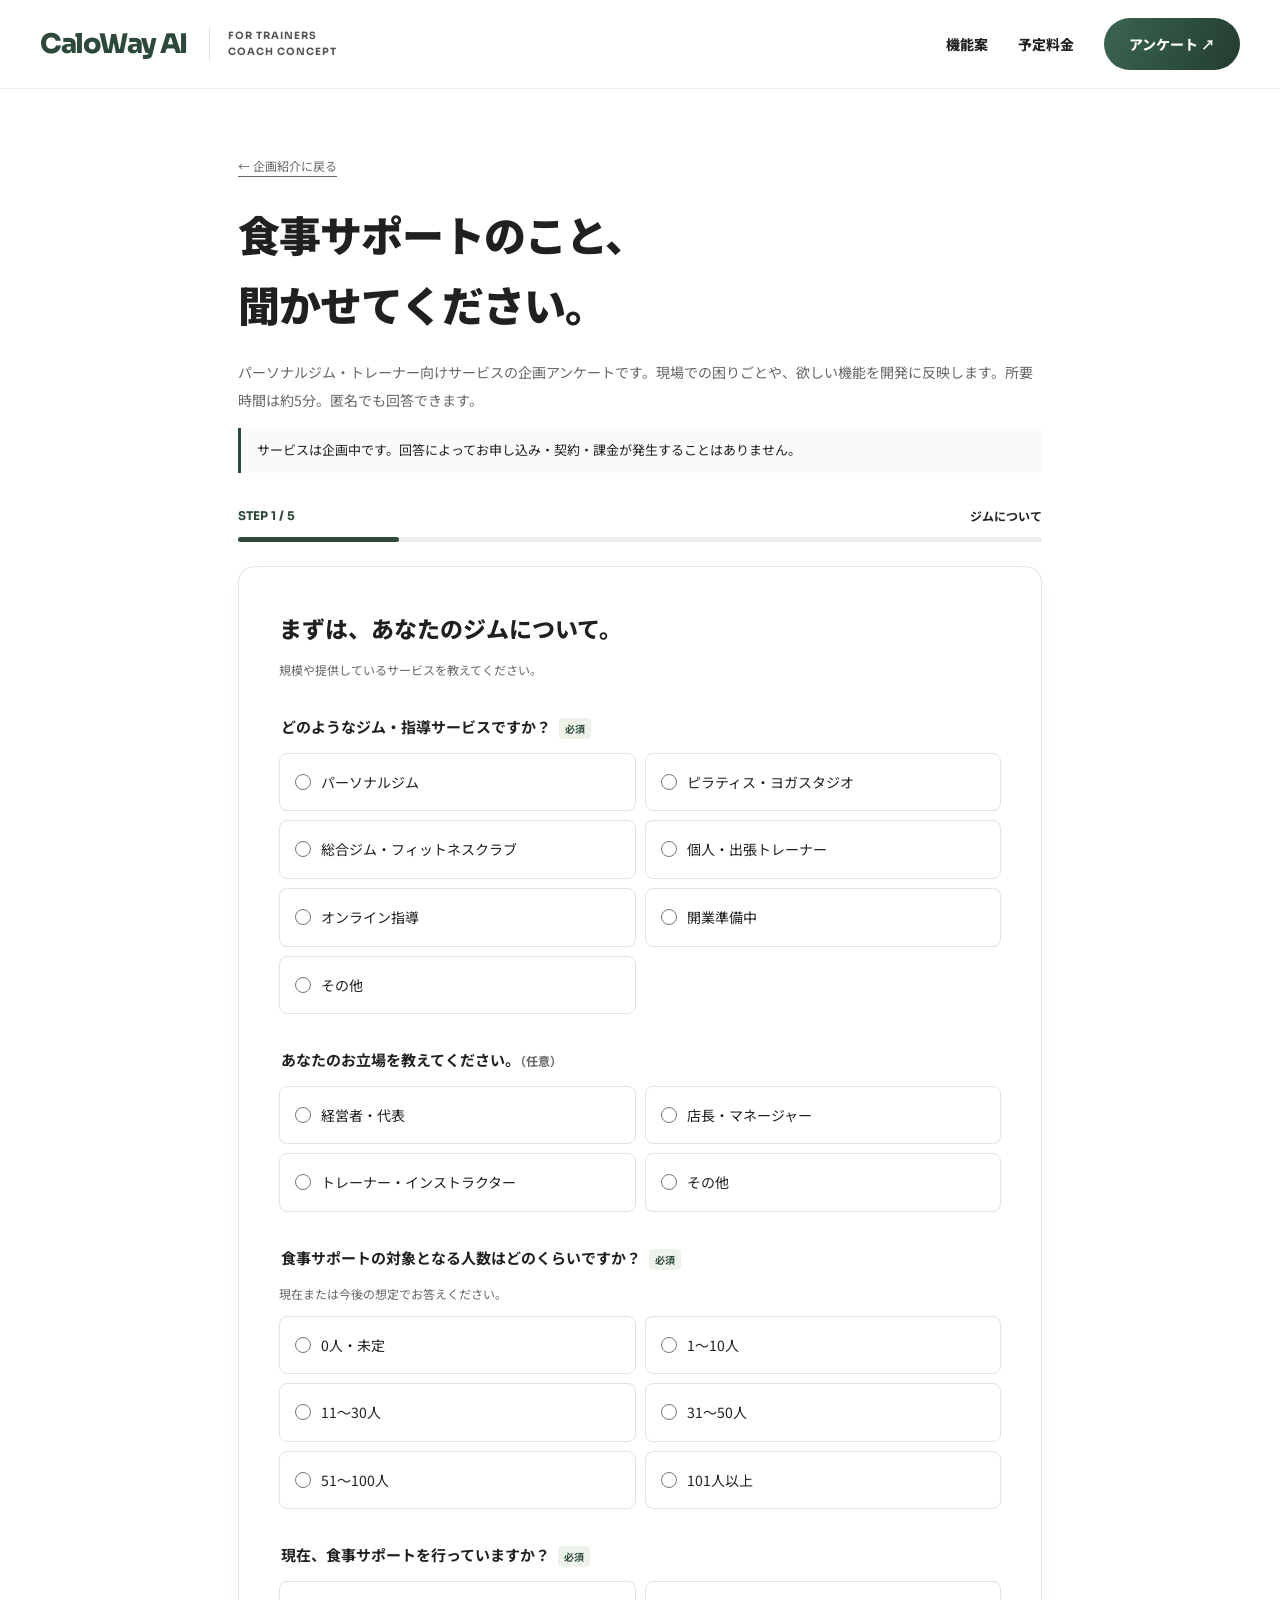
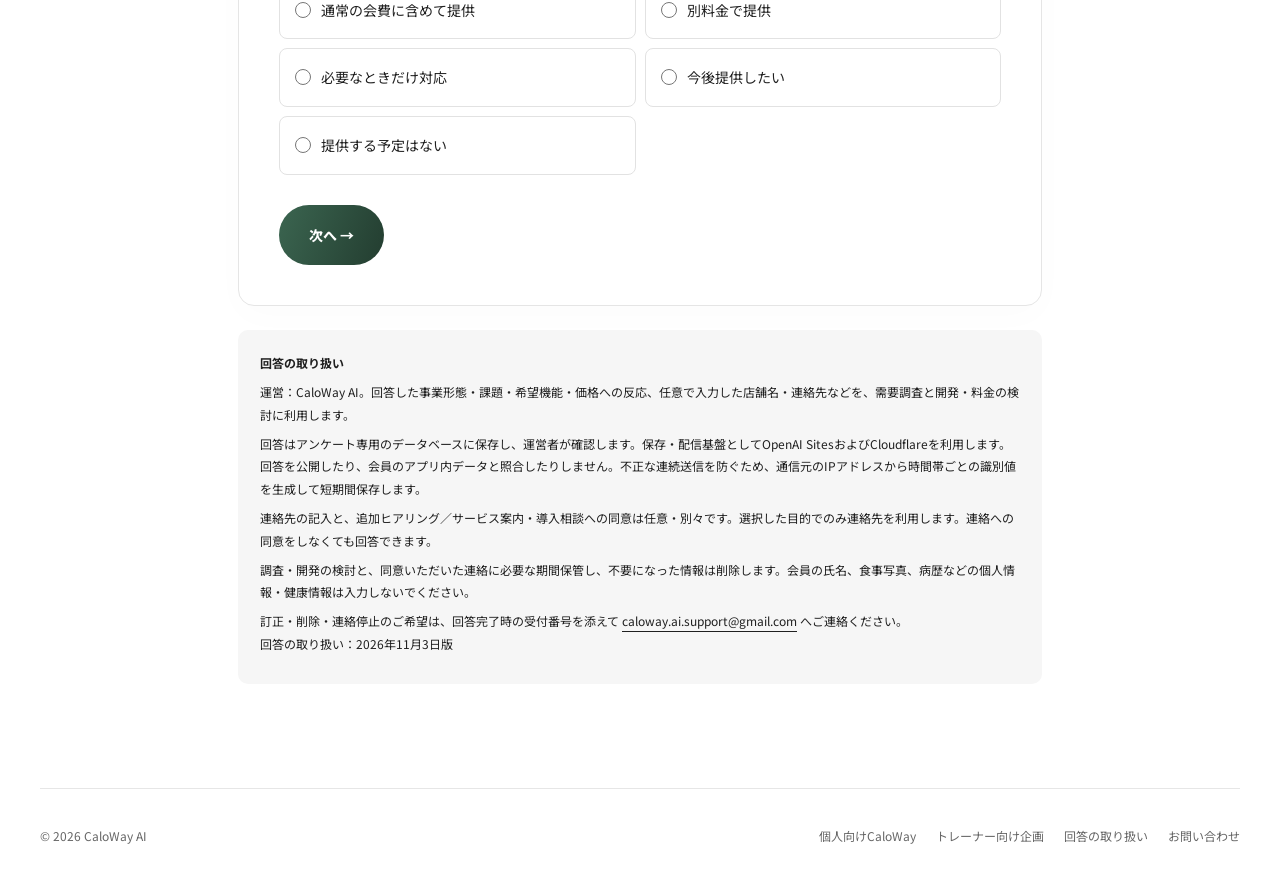
==== commit 92c1608f: "Restore CaloWay green theme on gym research pages" ====
--- a/gym-survey.html
+++ b/gym-survey.html
@@ -1 +1 @@
-<!doctype html><html lang="ja"><head><meta charset="utf-8"><meta name="viewport" content="width=device-width,initial-scale=1"><meta name="theme-color" content="#ffffff"><title>パーソナルジム向け需要調査 | CaloWay AI</title><meta name="description" content="CaloWay Coachはパーソナルジム向けに企画中。会員の食事記録とAIレポートで指導を支えるサービスについて、現場のご意見を募集しています。"><meta property="og:title" content="CaloWay Coach｜パーソナルジム向け・企画中"><meta property="og:description" content="食事記録とAIレポートで、会員に向き合う時間を。5分の需要調査アンケートにご協力ください。"><link rel="preconnect" href="https://fonts.googleapis.com"><link rel="preconnect" href="https://fonts.gstatic.com" crossorigin><link href="https://fonts.googleapis.com/css2?family=Noto+Sans+JP:wght@400;500;600;700;800;900&family=Sora:wght@400;600;700;800&display=swap" rel="stylesheet"><link rel="stylesheet" href="./gym.css?v=20261103-2"></head><body><div class="top"><header class="wrap nav"><a class="brand" href="./introduce.html"><b class="wordmark">CaloWay<span>AI</span></b><span>FOR TRAINERS<br>COACH CONCEPT</span></a><nav class="links" aria-label="ナビゲーション"><a class="desktop" href="./gym.html#features">機能案</a><a class="desktop" href="./gym.html#pricing">予定料金</a><a href="./gym-survey.html">アンケート ↗</a></nav></header></div><main class="form-wrap"><a class="small" href="./gym.html">← 企画紹介に戻る</a><h1>食事サポートのこと、<br>聞かせてください。</h1><p class="form-intro">パーソナルジム・トレーナー向けサービスの企画アンケートです。現場での困りごとや、欲しい機能を開発に反映します。所要時間は約5分。匿名でも回答できます。</p><p class="notice">サービスは企画中です。回答によってお申し込み・契約・課金が発生することはありません。</p><noscript><p class="error">アンケートの回答にはJavaScriptを有効にしてください。ご意見はサポート窓口でも受け付けています。</p></noscript><div id="survey-root"></div><section id="survey-privacy" class="privacy"><strong>回答の取り扱い</strong><p>運営：CaloWay AI。回答した事業形態・課題・希望機能・価格への反応、任意で入力した店舗名・連絡先などを、需要調査と開発・料金の検討に利用します。</p><p>回答はアンケート専用のデータベースに保存し、運営者が確認します。保存・配信基盤としてOpenAI SitesおよびCloudflareを利用します。回答を公開したり、会員のアプリ内データと照合したりしません。不正な連続送信を防ぐため、通信元のIPアドレスから時間帯ごとの識別値を生成して短期間保存します。</p><p>連絡先の記入と、追加ヒアリング／サービス案内・導入相談への同意は任意・別々です。選択した目的でのみ連絡先を利用します。連絡への同意をしなくても回答できます。</p><p>調査・開発の検討と、同意いただいた連絡に必要な期間保管し、不要になった情報は削除します。会員の氏名、食事写真、病歴などの個人情報・健康情報は入力しないでください。</p><p>訂正・削除・連絡停止のご希望は、回答完了時の受付番号を添えて <a href="mailto:caloway.ai.support@gmail.com">caloway.ai.support@gmail.com</a> へご連絡ください。<br>回答の取り扱い：2026年11月3日版</p></section></main><footer class="wrap footer"><span>© 2026 CaloWay AI</span><div><a href="./introduce.html">個人向けCaloWay</a><a href="./gym.html">トレーナー向け企画</a><a href="./gym-survey.html#survey-privacy">回答の取り扱い</a><a href="mailto:caloway.ai.support@gmail.com">お問い合わせ</a></div></footer><script type="module" src="./gym-survey.js"></script></body></html>+<!doctype html><html lang="ja"><head><meta charset="utf-8"><meta name="viewport" content="width=device-width,initial-scale=1"><meta name="theme-color" content="#ffffff"><title>パーソナルジム向け需要調査 | CaloWay AI</title><meta name="description" content="CaloWay Coachはパーソナルジム向けに企画中。会員の食事記録とAIレポートで指導を支えるサービスについて、現場のご意見を募集しています。"><meta property="og:title" content="CaloWay Coach｜パーソナルジム向け・企画中"><meta property="og:description" content="食事記録とAIレポートで、会員に向き合う時間を。5分の需要調査アンケートにご協力ください。"><link rel="preconnect" href="https://fonts.googleapis.com"><link rel="preconnect" href="https://fonts.gstatic.com" crossorigin><link href="https://fonts.googleapis.com/css2?family=Noto+Sans+JP:wght@400;500;600;700;800;900&family=Sora:wght@400;600;700;800&display=swap" rel="stylesheet"><link rel="stylesheet" href="./gym.css?v=20261103-green-3"></head><body><div class="top"><header class="wrap nav"><a class="brand" href="./introduce.html"><b class="wordmark">CaloWay<span>AI</span></b><span>FOR TRAINERS<br>COACH CONCEPT</span></a><nav class="links" aria-label="ナビゲーション"><a class="desktop" href="./gym.html#features">機能案</a><a class="desktop" href="./gym.html#pricing">予定料金</a><a href="./gym-survey.html">アンケート ↗</a></nav></header></div><main class="form-wrap"><a class="small" href="./gym.html">← 企画紹介に戻る</a><h1>食事サポートのこと、<br>聞かせてください。</h1><p class="form-intro">パーソナルジム・トレーナー向けサービスの企画アンケートです。現場での困りごとや、欲しい機能を開発に反映します。所要時間は約5分。匿名でも回答できます。</p><p class="notice">サービスは企画中です。回答によってお申し込み・契約・課金が発生することはありません。</p><noscript><p class="error">アンケートの回答にはJavaScriptを有効にしてください。ご意見はサポート窓口でも受け付けています。</p></noscript><div id="survey-root"></div><section id="survey-privacy" class="privacy"><strong>回答の取り扱い</strong><p>運営：CaloWay AI。回答した事業形態・課題・希望機能・価格への反応、任意で入力した店舗名・連絡先などを、需要調査と開発・料金の検討に利用します。</p><p>回答はアンケート専用のデータベースに保存し、運営者が確認します。保存・配信基盤としてOpenAI SitesおよびCloudflareを利用します。回答を公開したり、会員のアプリ内データと照合したりしません。不正な連続送信を防ぐため、通信元のIPアドレスから時間帯ごとの識別値を生成して短期間保存します。</p><p>連絡先の記入と、追加ヒアリング／サービス案内・導入相談への同意は任意・別々です。選択した目的でのみ連絡先を利用します。連絡への同意をしなくても回答できます。</p><p>調査・開発の検討と、同意いただいた連絡に必要な期間保管し、不要になった情報は削除します。会員の氏名、食事写真、病歴などの個人情報・健康情報は入力しないでください。</p><p>訂正・削除・連絡停止のご希望は、回答完了時の受付番号を添えて <a href="mailto:caloway.ai.support@gmail.com">caloway.ai.support@gmail.com</a> へご連絡ください。<br>回答の取り扱い：2026年11月3日版</p></section></main><footer class="wrap footer"><span>© 2026 CaloWay AI</span><div><a href="./introduce.html">個人向けCaloWay</a><a href="./gym.html">トレーナー向け企画</a><a href="./gym-survey.html#survey-privacy">回答の取り扱い</a><a href="mailto:caloway.ai.support@gmail.com">お問い合わせ</a></div></footer><script type="module" src="./gym-survey.js"></script></body></html>
--- a/gym.css
+++ b/gym.css
@@ -1,11 +1,11 @@
 
-:root{--paper:#fff;--white:#fff;--ink:#202020;--muted:#666;--line:#e6e6e6;--green:#e6242c;--lime:#fff0f1;--yellow:#fff;--serif:"Noto Sans JP",sans-serif}*{box-sizing:border-box}html{scroll-behavior:smooth;scroll-padding-top:30px}body{margin:0;background:var(--paper);color:var(--ink);font-family:"Hiragino Kaku Gothic ProN","Yu Gothic",Meiryo,sans-serif;line-height:1.85}a{color:inherit;text-underline-offset:5px}button,input,select,textarea{font:inherit}button,a,input,textarea,select{touch-action:manipulation}a:focus-visible,button:focus-visible,input:focus-visible,select:focus-visible,textarea:focus-visible{outline:3px solid #ab7020;outline-offset:4px}.wrap{width:min(1140px,calc(100% - 64px));margin:auto}.top{background:var(--green);color:var(--paper)}.nav{display:flex;align-items:center;justify-content:space-between;min-height:92px;gap:24px}.brand{display:flex;align-items:center;gap:18px;text-decoration:none}.brand img{width:163px;height:auto;display:block}.brand span{font:11px/1.7 monospace;letter-spacing:2px;border-left:1px solid #ffffff60;padding-left:18px}.links{display:flex;gap:25px;align-items:center;font-size:12px}.links a{text-decoration:none;padding:10px 0}.tag{display:inline-flex;align-items:center;gap:9px;border:1px solid #8a9d7e;border-radius:30px;padding:5px 14px;font-size:12px}.tag:before{content:"";width:6px;height:6px;border-radius:50%;background:#738651}.eyebrow{font:11px/1.7 monospace;letter-spacing:2px;color:var(--muted);margin:0 0 16px}.hero{display:grid;grid-template-columns:1.1fr 1fr;align-items:center;gap:65px;padding:70px 0 82px}.hero h1{font:500 clamp(34px,4.1vw,53px)/1.6 var(--serif);letter-spacing:.03em;margin:24px 0}.lead{max-width:480px;font-size:15px;line-height:2.1}.btn{display:inline-flex;justify-content:center;align-items:center;gap:20px;padding:15px 23px;border:1px solid var(--green);border-radius:5px;background:var(--green);color:var(--white);text-decoration:none;font-weight:600;font-size:14px;min-height:54px;cursor:pointer}.btn:hover{background:#1d3529}.btn:disabled{opacity:.55;cursor:wait}.btn.light{background:var(--lime);color:var(--green);border-color:var(--lime)}.btn.ghost{background:transparent;color:var(--ink)}.actions{display:flex;align-items:center;gap:20px;flex-wrap:wrap;margin-top:28px}.small{font-size:12px;color:var(--muted)}.sheet{background:var(--white);padding:30px;border:1px solid var(--line);box-shadow:16px 18px 0 #dfe5d5;border-radius:4px;transform:rotate(1deg)}.sheet-head{display:flex;justify-content:space-between;align-items:center;gap:16px;border-bottom:1px solid var(--line);padding-bottom:18px}.sheet-head strong{font:22px Georgia,serif}.sheet-head span{font-size:11px}.sheet-title{font-size:17px;margin:23px 0 8px}.stats{display:grid;grid-template-columns:repeat(3,1fr);gap:14px;margin:22px 0}.stats div{border-left:2px solid #c7d4ab;padding-left:12px}.stats small{display:block;color:var(--muted);font-size:10px}.stats b{font:27px/1.6 Georgia,serif}.stats em{font:11px sans-serif}.report-row{padding:13px 0;border-top:1px solid var(--line);font-size:12px}.report-row strong{display:block;font-size:12px}.report-row p{margin:4px 0;color:var(--muted)}.report-note{background:#eaf0df;padding:13px 16px;font-size:12px;border-radius:3px}.strip{border-block:1px solid var(--line);padding:17px 0;display:flex;justify-content:space-between;gap:20px;font-size:12px}.section{padding:76px 0}.section h2{font:500 clamp(27px,3vw,39px)/1.65 var(--serif);margin:0 0 24px}.split{display:grid;grid-template-columns:1fr 1.2fr;gap:70px}.section-intro{color:var(--muted);font-size:14px;max-width:620px}.features{margin-top:37px}.feature{display:grid;grid-template-columns:56px 1fr;gap:20px;border-top:1px solid var(--line);padding:25px 0}.feature .num{font:22px Georgia;color:#899778}.feature h3{font-size:18px;margin:0 0 7px}.feature p{font-size:14px;margin:0;color:var(--muted)}.photo{margin:32px 0 0}.photo img{width:100%;height:250px;object-fit:cover;border-radius:4px}.photo figcaption{font-size:11px;color:var(--muted);margin-top:8px}.green-section{background:var(--green);color:var(--paper)}.green-section .eyebrow,.green-section .small,.green-section .section-intro{color:#c4d0bd}.flow{display:grid;grid-template-columns:repeat(3,1fr);gap:32px;margin-top:35px}.flow article{border-top:1px solid #6e816f;padding-top:20px}.flow b{font:32px Georgia;color:var(--yellow)}.flow h3{font-size:17px}.flow p{font-size:13px;color:#dbe2d4}.pricing{display:grid;grid-template-columns:1fr 1fr;gap:24px;margin:30px 0 20px}.plan{border:1px solid #bac7ac;border-radius:6px;background:var(--white);padding:30px 36px}.plan h3{font:20px Georgia;margin:0}.plan .capacity{font-size:16px;margin:8px 0}.price{font:44px Georgia;margin:18px 0}.price small{font:13px sans-serif}.plan ul{font-size:13px;padding-left:20px}.plan-label{font-size:11px;color:var(--muted);margin:0}.faq details{border-top:1px solid var(--line);padding:20px 0}.faq summary{cursor:pointer;font-weight:600;font-size:14px}.faq details p{font-size:13px;color:var(--muted);margin:15px 0 0}.cta{padding:47px;background:#e1e8d3;border:1px solid #c3cfb1;border-radius:6px;display:flex;align-items:center;justify-content:space-between;gap:35px;margin-bottom:70px}.cta h2{font:27px/1.7 var(--serif);margin:0}.cta p{font-size:13px}.footer{border-top:1px solid var(--line);padding:28px 0 38px;font-size:12px;display:flex;justify-content:space-between;gap:24px;flex-wrap:wrap}.footer div{display:flex;gap:20px;flex-wrap:wrap}.form-wrap{max-width:800px;margin:auto;padding:55px 25px 70px}.form-wrap h1{font:500 clamp(26px,4vw,37px)/1.65 var(--serif);margin:20px 0}.form-intro{font-size:14px;color:var(--muted)}.progress{margin:32px 0 24px}.progress-head{display:flex;justify-content:space-between;font-size:12px;margin-bottom:10px}.track{height:4px;background:#dfe4d5;border-radius:3px}.track span{display:block;height:4px;background:var(--green);transition:width .2s}.form-card{background:var(--white);border:1px solid var(--line);padding:30px;border-radius:6px}.stage h2{font-size:22px;margin:0 0 8px}.question{border:0;margin:29px 0 0;padding:0;min-width:0}.question>legend,.question>label{font-size:15px;font-weight:600;display:block;margin-bottom:11px}.req{font-size:10px;color:#6c4a26;background:#f0e6d2;padding:3px 6px;margin-left:8px;white-space:nowrap}.help{font-size:12px;color:var(--muted);margin:0 0 10px}.options{display:grid;grid-template-columns:1fr 1fr;gap:9px}.option{display:flex;gap:10px;align-items:flex-start;cursor:pointer;padding:12px 14px;border:1px solid var(--line);border-radius:4px;font-size:13px;background:#fffef9}.option:has(input:checked){border-color:#6d855b;background:#eaf0df}.option input{margin:5px 0 0;accent-color:var(--green);flex-shrink:0;width:16px;height:16px}textarea,input[type=text],input[type=email],select{width:100%;padding:12px;border:1px solid #bdc9b4;border-radius:4px;background:#fffef9;color:var(--ink);font-size:16px}textarea{resize:vertical;min-height:110px}.buttons{display:flex;justify-content:space-between;gap:14px;margin-top:30px}.error{color:#9e342c;background:#fff0ea;padding:12px;border:1px solid #dfb1a3;border-radius:4px;margin-top:20px;font-size:13px}.consent{display:flex;align-items:flex-start;gap:10px;font-size:13px;margin:18px 0}.consent input{width:18px;height:18px;flex-shrink:0;margin-top:4px;accent-color:var(--green)}.privacy{margin:24px 0;padding:18px;background:#edf0e5;border-radius:4px;font-size:12px}.privacy p{margin:6px 0}.review{margin-top:24px}.review dl{margin:0}.review dt{font-size:12px;color:var(--muted);margin-top:16px}.review dd{margin:3px 0;font-size:14px;overflow-wrap:anywhere;white-space:pre-wrap}.success{padding:40px 28px;text-align:center}.success-mark{display:grid;place-items:center;width:60px;height:60px;border-radius:50%;background:var(--lime);margin:0 auto 20px;font-size:25px}.sr-only,.trap{position:absolute;left:-10000px;width:1px;height:1px;overflow:hidden}[hidden]{display:none!important}.notice{border-left:3px solid #b7c79e;padding:10px 16px;background:#edf0e5;font-size:13px}.inline-price{display:grid;grid-template-columns:1fr 1fr;gap:10px;margin:15px 0}.inline-price div{padding:15px;border:1px solid var(--line);background:var(--paper);font-size:13px}.inline-price b{font:24px Georgia;display:block}.inline-price span{font-size:11px}
+:root{--paper:#fff;--white:#fff;--ink:#202020;--muted:#666;--line:#e6e6e6;--green:#2c493a;--lime:#edf3e9;--yellow:#fff;--serif:"Noto Sans JP",sans-serif}*{box-sizing:border-box}html{scroll-behavior:smooth;scroll-padding-top:30px}body{margin:0;background:var(--paper);color:var(--ink);font-family:"Hiragino Kaku Gothic ProN","Yu Gothic",Meiryo,sans-serif;line-height:1.85}a{color:inherit;text-underline-offset:5px}button,input,select,textarea{font:inherit}button,a,input,textarea,select{touch-action:manipulation}a:focus-visible,button:focus-visible,input:focus-visible,select:focus-visible,textarea:focus-visible{outline:3px solid #ab7020;outline-offset:4px}.wrap{width:min(1140px,calc(100% - 64px));margin:auto}.top{background:var(--green);color:var(--paper)}.nav{display:flex;align-items:center;justify-content:space-between;min-height:92px;gap:24px}.brand{display:flex;align-items:center;gap:18px;text-decoration:none}.brand img{width:163px;height:auto;display:block}.brand span{font:11px/1.7 monospace;letter-spacing:2px;border-left:1px solid #ffffff60;padding-left:18px}.links{display:flex;gap:25px;align-items:center;font-size:12px}.links a{text-decoration:none;padding:10px 0}.tag{display:inline-flex;align-items:center;gap:9px;border:1px solid #8a9d7e;border-radius:30px;padding:5px 14px;font-size:12px}.tag:before{content:"";width:6px;height:6px;border-radius:50%;background:#738651}.eyebrow{font:11px/1.7 monospace;letter-spacing:2px;color:var(--muted);margin:0 0 16px}.hero{display:grid;grid-template-columns:1.1fr 1fr;align-items:center;gap:65px;padding:70px 0 82px}.hero h1{font:500 clamp(34px,4.1vw,53px)/1.6 var(--serif);letter-spacing:.03em;margin:24px 0}.lead{max-width:480px;font-size:15px;line-height:2.1}.btn{display:inline-flex;justify-content:center;align-items:center;gap:20px;padding:15px 23px;border:1px solid var(--green);border-radius:5px;background:var(--green);color:var(--white);text-decoration:none;font-weight:600;font-size:14px;min-height:54px;cursor:pointer}.btn:hover{background:#1d3529}.btn:disabled{opacity:.55;cursor:wait}.btn.light{background:var(--lime);color:var(--green);border-color:var(--lime)}.btn.ghost{background:transparent;color:var(--ink)}.actions{display:flex;align-items:center;gap:20px;flex-wrap:wrap;margin-top:28px}.small{font-size:12px;color:var(--muted)}.sheet{background:var(--white);padding:30px;border:1px solid var(--line);box-shadow:16px 18px 0 #dfe5d5;border-radius:4px;transform:rotate(1deg)}.sheet-head{display:flex;justify-content:space-between;align-items:center;gap:16px;border-bottom:1px solid var(--line);padding-bottom:18px}.sheet-head strong{font:22px Georgia,serif}.sheet-head span{font-size:11px}.sheet-title{font-size:17px;margin:23px 0 8px}.stats{display:grid;grid-template-columns:repeat(3,1fr);gap:14px;margin:22px 0}.stats div{border-left:2px solid #c7d4ab;padding-left:12px}.stats small{display:block;color:var(--muted);font-size:10px}.stats b{font:27px/1.6 Georgia,serif}.stats em{font:11px sans-serif}.report-row{padding:13px 0;border-top:1px solid var(--line);font-size:12px}.report-row strong{display:block;font-size:12px}.report-row p{margin:4px 0;color:var(--muted)}.report-note{background:#eaf0df;padding:13px 16px;font-size:12px;border-radius:3px}.strip{border-block:1px solid var(--line);padding:17px 0;display:flex;justify-content:space-between;gap:20px;font-size:12px}.section{padding:76px 0}.section h2{font:500 clamp(27px,3vw,39px)/1.65 var(--serif);margin:0 0 24px}.split{display:grid;grid-template-columns:1fr 1.2fr;gap:70px}.section-intro{color:var(--muted);font-size:14px;max-width:620px}.features{margin-top:37px}.feature{display:grid;grid-template-columns:56px 1fr;gap:20px;border-top:1px solid var(--line);padding:25px 0}.feature .num{font:22px Georgia;color:#899778}.feature h3{font-size:18px;margin:0 0 7px}.feature p{font-size:14px;margin:0;color:var(--muted)}.photo{margin:32px 0 0}.photo img{width:100%;height:250px;object-fit:cover;border-radius:4px}.photo figcaption{font-size:11px;color:var(--muted);margin-top:8px}.green-section{background:var(--green);color:var(--paper)}.green-section .eyebrow,.green-section .small,.green-section .section-intro{color:#c4d0bd}.flow{display:grid;grid-template-columns:repeat(3,1fr);gap:32px;margin-top:35px}.flow article{border-top:1px solid #6e816f;padding-top:20px}.flow b{font:32px Georgia;color:var(--yellow)}.flow h3{font-size:17px}.flow p{font-size:13px;color:#dbe2d4}.pricing{display:grid;grid-template-columns:1fr 1fr;gap:24px;margin:30px 0 20px}.plan{border:1px solid #bac7ac;border-radius:6px;background:var(--white);padding:30px 36px}.plan h3{font:20px Georgia;margin:0}.plan .capacity{font-size:16px;margin:8px 0}.price{font:44px Georgia;margin:18px 0}.price small{font:13px sans-serif}.plan ul{font-size:13px;padding-left:20px}.plan-label{font-size:11px;color:var(--muted);margin:0}.faq details{border-top:1px solid var(--line);padding:20px 0}.faq summary{cursor:pointer;font-weight:600;font-size:14px}.faq details p{font-size:13px;color:var(--muted);margin:15px 0 0}.cta{padding:47px;background:#e1e8d3;border:1px solid #c3cfb1;border-radius:6px;display:flex;align-items:center;justify-content:space-between;gap:35px;margin-bottom:70px}.cta h2{font:27px/1.7 var(--serif);margin:0}.cta p{font-size:13px}.footer{border-top:1px solid var(--line);padding:28px 0 38px;font-size:12px;display:flex;justify-content:space-between;gap:24px;flex-wrap:wrap}.footer div{display:flex;gap:20px;flex-wrap:wrap}.form-wrap{max-width:800px;margin:auto;padding:55px 25px 70px}.form-wrap h1{font:500 clamp(26px,4vw,37px)/1.65 var(--serif);margin:20px 0}.form-intro{font-size:14px;color:var(--muted)}.progress{margin:32px 0 24px}.progress-head{display:flex;justify-content:space-between;font-size:12px;margin-bottom:10px}.track{height:4px;background:#dfe4d5;border-radius:3px}.track span{display:block;height:4px;background:var(--green);transition:width .2s}.form-card{background:var(--white);border:1px solid var(--line);padding:30px;border-radius:6px}.stage h2{font-size:22px;margin:0 0 8px}.question{border:0;margin:29px 0 0;padding:0;min-width:0}.question>legend,.question>label{font-size:15px;font-weight:600;display:block;margin-bottom:11px}.req{font-size:10px;color:#6c4a26;background:#f0e6d2;padding:3px 6px;margin-left:8px;white-space:nowrap}.help{font-size:12px;color:var(--muted);margin:0 0 10px}.options{display:grid;grid-template-columns:1fr 1fr;gap:9px}.option{display:flex;gap:10px;align-items:flex-start;cursor:pointer;padding:12px 14px;border:1px solid var(--line);border-radius:4px;font-size:13px;background:#fffef9}.option:has(input:checked){border-color:#6d855b;background:#eaf0df}.option input{margin:5px 0 0;accent-color:var(--green);flex-shrink:0;width:16px;height:16px}textarea,input[type=text],input[type=email],select{width:100%;padding:12px;border:1px solid #bdc9b4;border-radius:4px;background:#fffef9;color:var(--ink);font-size:16px}textarea{resize:vertical;min-height:110px}.buttons{display:flex;justify-content:space-between;gap:14px;margin-top:30px}.error{color:#9e342c;background:#fff0ea;padding:12px;border:1px solid #dfb1a3;border-radius:4px;margin-top:20px;font-size:13px}.consent{display:flex;align-items:flex-start;gap:10px;font-size:13px;margin:18px 0}.consent input{width:18px;height:18px;flex-shrink:0;margin-top:4px;accent-color:var(--green)}.privacy{margin:24px 0;padding:18px;background:#edf0e5;border-radius:4px;font-size:12px}.privacy p{margin:6px 0}.review{margin-top:24px}.review dl{margin:0}.review dt{font-size:12px;color:var(--muted);margin-top:16px}.review dd{margin:3px 0;font-size:14px;overflow-wrap:anywhere;white-space:pre-wrap}.success{padding:40px 28px;text-align:center}.success-mark{display:grid;place-items:center;width:60px;height:60px;border-radius:50%;background:var(--lime);margin:0 auto 20px;font-size:25px}.sr-only,.trap{position:absolute;left:-10000px;width:1px;height:1px;overflow:hidden}[hidden]{display:none!important}.notice{border-left:3px solid #b7c79e;padding:10px 16px;background:#edf0e5;font-size:13px}.inline-price{display:grid;grid-template-columns:1fr 1fr;gap:10px;margin:15px 0}.inline-price div{padding:15px;border:1px solid var(--line);background:var(--paper);font-size:13px}.inline-price b{font:24px Georgia;display:block}.inline-price span{font-size:11px}
 @media(max-width:780px){.wrap{width:calc(100% - 36px)}.nav{min-height:78px}.brand img{width:135px}.brand span{font-size:9px;letter-spacing:1px;padding-left:12px}.links{gap:14px}.links .desktop{display:none}.hero{grid-template-columns:1fr;gap:38px;padding:40px 0 58px}.hero h1{font-size:36px}.lead{font-size:14px}.sheet{transform:none;margin-right:10px;padding:24px;box-shadow:10px 10px 0 #dfe5d5}.split{grid-template-columns:1fr;gap:20px}.photo img{height:220px}.section{padding:50px 0}.strip{flex-wrap:wrap;gap:8px 20px;font-size:11px}.flow{grid-template-columns:1fr;gap:20px}.flow article{display:grid;grid-template-columns:40px 1fr;gap:0 15px}.flow h3{margin:0 0 8px}.flow p{grid-column:2;margin:0}.pricing{grid-template-columns:1fr}.plan{padding:25px}.cta{flex-direction:column;align-items:flex-start;padding:28px;margin-bottom:40px}.footer{font-size:11px}.form-wrap{padding:32px 18px 45px}.form-card{padding:23px 18px}.options{grid-template-columns:1fr}.inline-price{grid-template-columns:1fr 1fr}.price{font-size:40px}.buttons .btn{padding:13px 18px}.hero .actions .btn{width:100%}}
 @media(prefers-reduced-motion:reduce){html{scroll-behavior:auto}*{transition:none!important}}
 
 /* Corporate direction: Noto Sans JP for Japanese, Sora for English. */
 body{font-family:"Noto Sans JP","Hiragino Sans","Yu Gothic",Meiryo,sans-serif;line-height:1.9;-webkit-font-smoothing:antialiased}
-html{scroll-padding-top:110px}.wrap{width:min(1200px,calc(100% - 80px))}.top{position:sticky;top:0;z-index:20;background:#fff;color:#202020;border-bottom:1px solid #eee}.nav{min-height:88px}.brand{gap:22px}.brand .wordmark{font:800 27px/1.2 "Sora",sans-serif;letter-spacing:-1.5px;color:#e6242c;white-space:nowrap}.brand .wordmark span{font:inherit;letter-spacing:inherit;padding:0 0 0 4px;border:0;color:inherit}.brand>span{font:700 10px/1.6 "Sora",sans-serif;letter-spacing:1px;border-color:#ddd;color:#555}.links{font-size:14px;font-weight:800;gap:30px}.links a:last-child{background:linear-gradient(110deg,#fa3037,#ce1424);padding:13px 25px;border-radius:100px;color:#fff}.links a:hover{opacity:.8}
-.hero{width:100%;max-width:none;padding:72px max(40px,calc((100vw - 1200px)/2)) 78px;gap:60px;background:linear-gradient(100deg,#f4f5f6 5%,#f8f8f8 60%,#f0f1f2);position:relative;isolation:isolate;overflow:hidden;grid-template-columns:1.15fr 1fr}.hero:before{content:"";position:absolute;inset:0;z-index:-1;background:linear-gradient(90deg,#ffffffed 0%,#ffffffd9 55%,#ffffffb8),url('./assets/everyday-bento.jpeg') center/cover}.tag{font-size:12px;font-weight:700;color:#d71c28;border:0;background:#fff;padding:8px 16px;border-radius:4px}.tag:before{background:#e6242c}.hero h1{font-family:"Noto Sans JP",sans-serif;font-size:clamp(32px,3.5vw,50px);font-weight:900;line-height:1.55;letter-spacing:-.035em;margin:25px 0}.lead{font-size:14px;line-height:2.2;color:#444}.btn{border:0;border-radius:100px;padding:17px 30px;font-weight:800;background:linear-gradient(110deg,#fa3037,#ce1424);min-height:58px;transition:transform .2s,box-shadow .2s}.btn:hover{background:#c91925;transform:translateY(-2px);box-shadow:0 8px 22px #e6242c22}.btn.ghost{border:1px solid #d9d9d9;background:#fff;color:#202020}.btn.light{background:#fff;color:#d71c28}.small{font-size:12px;line-height:1.9}.sheet{transform:none;box-shadow:0 20px 65px #20202016;border:1px solid #eee;border-radius:18px;padding:32px}.sheet-head strong{font:800 21px/1.4 "Sora",sans-serif}.sheet-head span{color:#777}.sheet-title{font-weight:800}.stats div{border-left-color:#e6242c}.stats b{font:700 32px/1.5 "Sora",sans-serif}.stats small{font-size:11px}.report-note{background:#fff1f2;border-radius:8px}.report-row{padding:15px 0}.strip{padding:22px 0;font:600 11px/1.8 "Sora","Noto Sans JP",sans-serif;color:#666}.section{padding:96px 0}.eyebrow{font:800 15px/1.6 "Sora",sans-serif;color:#df1f2c;letter-spacing:.06em;margin-bottom:22px}.section h2{font-family:"Noto Sans JP",sans-serif;font-size:clamp(28px,3vw,40px);font-weight:800;line-height:1.65;letter-spacing:-.025em}.split{gap:80px}.feature{grid-template-columns:44px 1fr;padding:28px 0;gap:20px}.feature .num{font:800 22px/1.7 "Sora",sans-serif;color:#e6242c}.feature h3{font-weight:800;font-size:19px}.feature p{line-height:2}.photo img{border-radius:12px;height:270px}.green-section{background:#f6f6f6;color:#202020}.green-section .eyebrow{color:#df1f2c}.green-section .small,.green-section .section-intro{color:#666}.flow{gap:24px}.flow article{background:#fff;border:1px solid #e8e8e8;border-radius:14px;padding:28px}.flow b{font:800 32px/1.5 "Sora",sans-serif;color:#e6242c}.flow h3{font-weight:800}.flow p{color:#666;font-size:14px}.plan{border:1px solid #e4e4e4;border-radius:16px;padding:36px 40px;box-shadow:0 8px 30px #00000005;position:relative;overflow:hidden}.plan:before{content:"";position:absolute;top:0;left:0;right:0;height:5px;background:#e6242c}.plan-label{font:700 12px/1.7 "Sora","Noto Sans JP",sans-serif;color:#e6242c;margin:0 0 14px}.plan h3{font:800 20px/1.8 "Noto Sans JP",sans-serif}.price{font:800 49px/1.4 "Sora",sans-serif;letter-spacing:-2px;margin:22px 0;color:#202020}.price small{font:500 14px "Noto Sans JP",sans-serif;letter-spacing:0}.plan .capacity{padding-bottom:18px;border-bottom:1px solid #eee}.plan ul{line-height:2.3;font-size:14px}.faq summary{font-size:16px;font-weight:700;padding:8px 0}.faq details{padding:20px 4px}.faq details p{font-size:14px}.cta{background:#f7f7f7;border:0;border-radius:20px;padding:54px;margin-bottom:90px}.cta h2{font:800 32px/1.6 "Noto Sans JP",sans-serif}.cta .eyebrow{color:#df1f2c}.footer{padding:36px 0;color:#666;font-size:12px}.footer a{text-decoration:none}.footer a:hover{color:#df1f2c}
-.form-wrap{max-width:860px;padding:60px 28px 80px}.form-wrap h1{font-family:"Noto Sans JP",sans-serif;font-weight:900;letter-spacing:-.025em;font-size:clamp(28px,4vw,42px)}.form-intro{line-height:2}.form-card{border:1px solid #e5e5e5;border-radius:16px;padding:40px;box-shadow:0 10px 35px #00000004}.progress-head{font-weight:700}.progress-head span:first-child{font-family:"Sora",sans-serif;color:#dc1d29}.track{height:5px;background:#eee}.track span{height:5px;border-radius:5px}.stage h2{font-size:23px;font-weight:800}.question{margin-top:32px}.question>legend,.question>label{font-weight:700}.req{background:#fff0f1;color:#c41e29;border-radius:4px}.option{background:#fff;border-color:#e2e2e2;border-radius:8px;padding:15px;font-size:14px;transition:background .15s,border-color .15s}.option:hover{border-color:#aaa}.option:has(input:checked){background:#fff5f5;border-color:#e6242c}.option input{margin-top:5px}textarea,input[type=text],input[type=email],select{background:#fafafa;border-color:#ddd;border-radius:8px}.privacy{background:#f6f6f6;border-radius:10px;padding:22px}.inline-price div{border-radius:10px;background:#fafafa;padding:20px}.inline-price b{font:800 26px/1.7 "Sora",sans-serif}.notice{border-left-color:#e6242c;background:#fafafa}.success-mark{color:#e6242c;background:#fff0f1}.help{line-height:1.85}.review dt{font-weight:700}.review dd{padding-bottom:12px;border-bottom:1px solid #eee}a:focus-visible,button:focus-visible,input:focus-visible,textarea:focus-visible{outline:3px solid #ba1120;outline-offset:4px}
+html{scroll-padding-top:110px}.wrap{width:min(1200px,calc(100% - 80px))}.top{position:sticky;top:0;z-index:20;background:#fff;color:#202020;border-bottom:1px solid #eee}.nav{min-height:88px}.brand{gap:22px}.brand .wordmark{font:800 27px/1.2 "Sora",sans-serif;letter-spacing:-1.5px;color:#2c493a;white-space:nowrap}.brand .wordmark span{font:inherit;letter-spacing:inherit;padding:0 0 0 4px;border:0;color:inherit}.brand>span{font:700 10px/1.6 "Sora",sans-serif;letter-spacing:1px;border-color:#ddd;color:#555}.links{font-size:14px;font-weight:800;gap:30px}.links a:last-child{background:linear-gradient(110deg,#3b6550,#233d30);padding:13px 25px;border-radius:100px;color:#fff}.links a:hover{opacity:.8}
+.hero{width:100%;max-width:none;padding:72px max(40px,calc((100vw - 1200px)/2)) 78px;gap:60px;background:linear-gradient(100deg,#f4f5f6 5%,#f8f8f8 60%,#f0f1f2);position:relative;isolation:isolate;overflow:hidden;grid-template-columns:1.15fr 1fr}.hero:before{content:"";position:absolute;inset:0;z-index:-1;background:linear-gradient(90deg,#ffffffed 0%,#ffffffd9 55%,#ffffffb8),url('./assets/everyday-bento.jpeg') center/cover}.tag{font-size:12px;font-weight:700;color:#2c493a;border:0;background:#fff;padding:8px 16px;border-radius:4px}.tag:before{background:#2c493a}.hero h1{font-family:"Noto Sans JP",sans-serif;font-size:clamp(32px,3.5vw,50px);font-weight:900;line-height:1.55;letter-spacing:-.035em;margin:25px 0}.lead{font-size:14px;line-height:2.2;color:#444}.btn{border:0;border-radius:100px;padding:17px 30px;font-weight:800;background:linear-gradient(110deg,#3b6550,#233d30);min-height:58px;transition:transform .2s,box-shadow .2s}.btn:hover{background:#203a2b;transform:translateY(-2px);box-shadow:0 8px 22px #2c493a22}.btn.ghost{border:1px solid #d9d9d9;background:#fff;color:#202020}.btn.light{background:#fff;color:#2c493a}.small{font-size:12px;line-height:1.9}.sheet{transform:none;box-shadow:0 20px 65px #20202016;border:1px solid #eee;border-radius:18px;padding:32px}.sheet-head strong{font:800 21px/1.4 "Sora",sans-serif}.sheet-head span{color:#777}.sheet-title{font-weight:800}.stats div{border-left-color:#2c493a}.stats b{font:700 32px/1.5 "Sora",sans-serif}.stats small{font-size:11px}.report-note{background:#edf3e9;border-radius:8px}.report-row{padding:15px 0}.strip{padding:22px 0;font:600 11px/1.8 "Sora","Noto Sans JP",sans-serif;color:#666}.section{padding:96px 0}.eyebrow{font:800 15px/1.6 "Sora",sans-serif;color:#2c493a;letter-spacing:.06em;margin-bottom:22px}.section h2{font-family:"Noto Sans JP",sans-serif;font-size:clamp(28px,3vw,40px);font-weight:800;line-height:1.65;letter-spacing:-.025em}.split{gap:80px}.feature{grid-template-columns:44px 1fr;padding:28px 0;gap:20px}.feature .num{font:800 22px/1.7 "Sora",sans-serif;color:#2c493a}.feature h3{font-weight:800;font-size:19px}.feature p{line-height:2}.photo img{border-radius:12px;height:270px}.green-section{background:#f6f6f6;color:#202020}.green-section .eyebrow{color:#2c493a}.green-section .small,.green-section .section-intro{color:#666}.flow{gap:24px}.flow article{background:#fff;border:1px solid #e8e8e8;border-radius:14px;padding:28px}.flow b{font:800 32px/1.5 "Sora",sans-serif;color:#2c493a}.flow h3{font-weight:800}.flow p{color:#666;font-size:14px}.plan{border:1px solid #e4e4e4;border-radius:16px;padding:36px 40px;box-shadow:0 8px 30px #00000005;position:relative;overflow:hidden}.plan:before{content:"";position:absolute;top:0;left:0;right:0;height:5px;background:#2c493a}.plan-label{font:700 12px/1.7 "Sora","Noto Sans JP",sans-serif;color:#2c493a;margin:0 0 14px}.plan h3{font:800 20px/1.8 "Noto Sans JP",sans-serif}.price{font:800 49px/1.4 "Sora",sans-serif;letter-spacing:-2px;margin:22px 0;color:#202020}.price small{font:500 14px "Noto Sans JP",sans-serif;letter-spacing:0}.plan .capacity{padding-bottom:18px;border-bottom:1px solid #eee}.plan ul{line-height:2.3;font-size:14px}.faq summary{font-size:16px;font-weight:700;padding:8px 0}.faq details{padding:20px 4px}.faq details p{font-size:14px}.cta{background:#f7f7f7;border:0;border-radius:20px;padding:54px;margin-bottom:90px}.cta h2{font:800 32px/1.6 "Noto Sans JP",sans-serif}.cta .eyebrow{color:#2c493a}.footer{padding:36px 0;color:#666;font-size:12px}.footer a{text-decoration:none}.footer a:hover{color:#2c493a}
+.form-wrap{max-width:860px;padding:60px 28px 80px}.form-wrap h1{font-family:"Noto Sans JP",sans-serif;font-weight:900;letter-spacing:-.025em;font-size:clamp(28px,4vw,42px)}.form-intro{line-height:2}.form-card{border:1px solid #e5e5e5;border-radius:16px;padding:40px;box-shadow:0 10px 35px #00000004}.progress-head{font-weight:700}.progress-head span:first-child{font-family:"Sora",sans-serif;color:#2c493a}.track{height:5px;background:#eee}.track span{height:5px;border-radius:5px}.stage h2{font-size:23px;font-weight:800}.question{margin-top:32px}.question>legend,.question>label{font-weight:700}.req{background:#edf3e9;color:#2c493a;border-radius:4px}.option{background:#fff;border-color:#e2e2e2;border-radius:8px;padding:15px;font-size:14px;transition:background .15s,border-color .15s}.option:hover{border-color:#aaa}.option:has(input:checked){background:#f2f6ef;border-color:#2c493a}.option input{margin-top:5px}textarea,input[type=text],input[type=email],select{background:#fafafa;border-color:#ddd;border-radius:8px}.privacy{background:#f6f6f6;border-radius:10px;padding:22px}.inline-price div{border-radius:10px;background:#fafafa;padding:20px}.inline-price b{font:800 26px/1.7 "Sora",sans-serif}.notice{border-left-color:#2c493a;background:#fafafa}.success-mark{color:#2c493a;background:#edf3e9}.help{line-height:1.85}.review dt{font-weight:700}.review dd{padding-bottom:12px;border-bottom:1px solid #eee}a:focus-visible,button:focus-visible,input:focus-visible,textarea:focus-visible{outline:3px solid #2c493a;outline-offset:4px}
 @media(max-width:780px){html{scroll-padding-top:85px}.wrap{width:calc(100% - 40px)}.nav{min-height:76px;gap:10px}.brand{gap:10px}.brand .wordmark{font-size:23px}.brand>span{display:none}.links{gap:10px;font-size:12px}.links a:last-child{padding:10px 15px}.hero{width:100%;padding:36px 20px 48px;grid-template-columns:1fr;gap:35px}.hero h1{font-size:clamp(28px,7.4vw,42px);line-height:1.6}.hero:before{background:linear-gradient(#ffffffdf,#fffffff2),url('./assets/everyday-bento.jpeg') center/cover}.lead{font-size:13px}.hero .actions .btn{width:100%;font-size:13px;padding-inline:18px}.sheet{padding:24px;margin:0;box-shadow:0 12px 35px #20202012;border-radius:14px}.sheet-head strong{font-size:19px}.stats{gap:10px}.stats b{font-size:27px}.section{padding:58px 0}.section h2{font-size:28px}.eyebrow{font-size:12px;margin-bottom:18px}.split{grid-template-columns:1fr;gap:20px}.features{margin-top:8px}.feature h3{font-size:17px}.flow article{padding:23px;grid-template-columns:35px 1fr;gap:0 12px}.flow h3{font-size:16px}.flow p{font-size:13px}.pricing{gap:20px}.plan{padding:30px 24px}.price{font-size:43px}.plan h3{font-size:18px}.cta{padding:30px 24px;margin-bottom:50px;border-radius:14px}.cta h2{font-size:27px}.cta .btn{width:100%}.form-wrap{padding:32px 18px 50px}.form-card{padding:26px 20px;border-radius:12px}.stage h2{font-size:20px}.options{grid-template-columns:1fr}.option{font-size:13px}.question>legend{font-size:14px}.inline-price div{padding:15px 10px}.inline-price b{font-size:23px}.buttons .btn{padding:14px 20px;font-size:13px}.footer{font-size:11px}.strip{font-size:10px}}
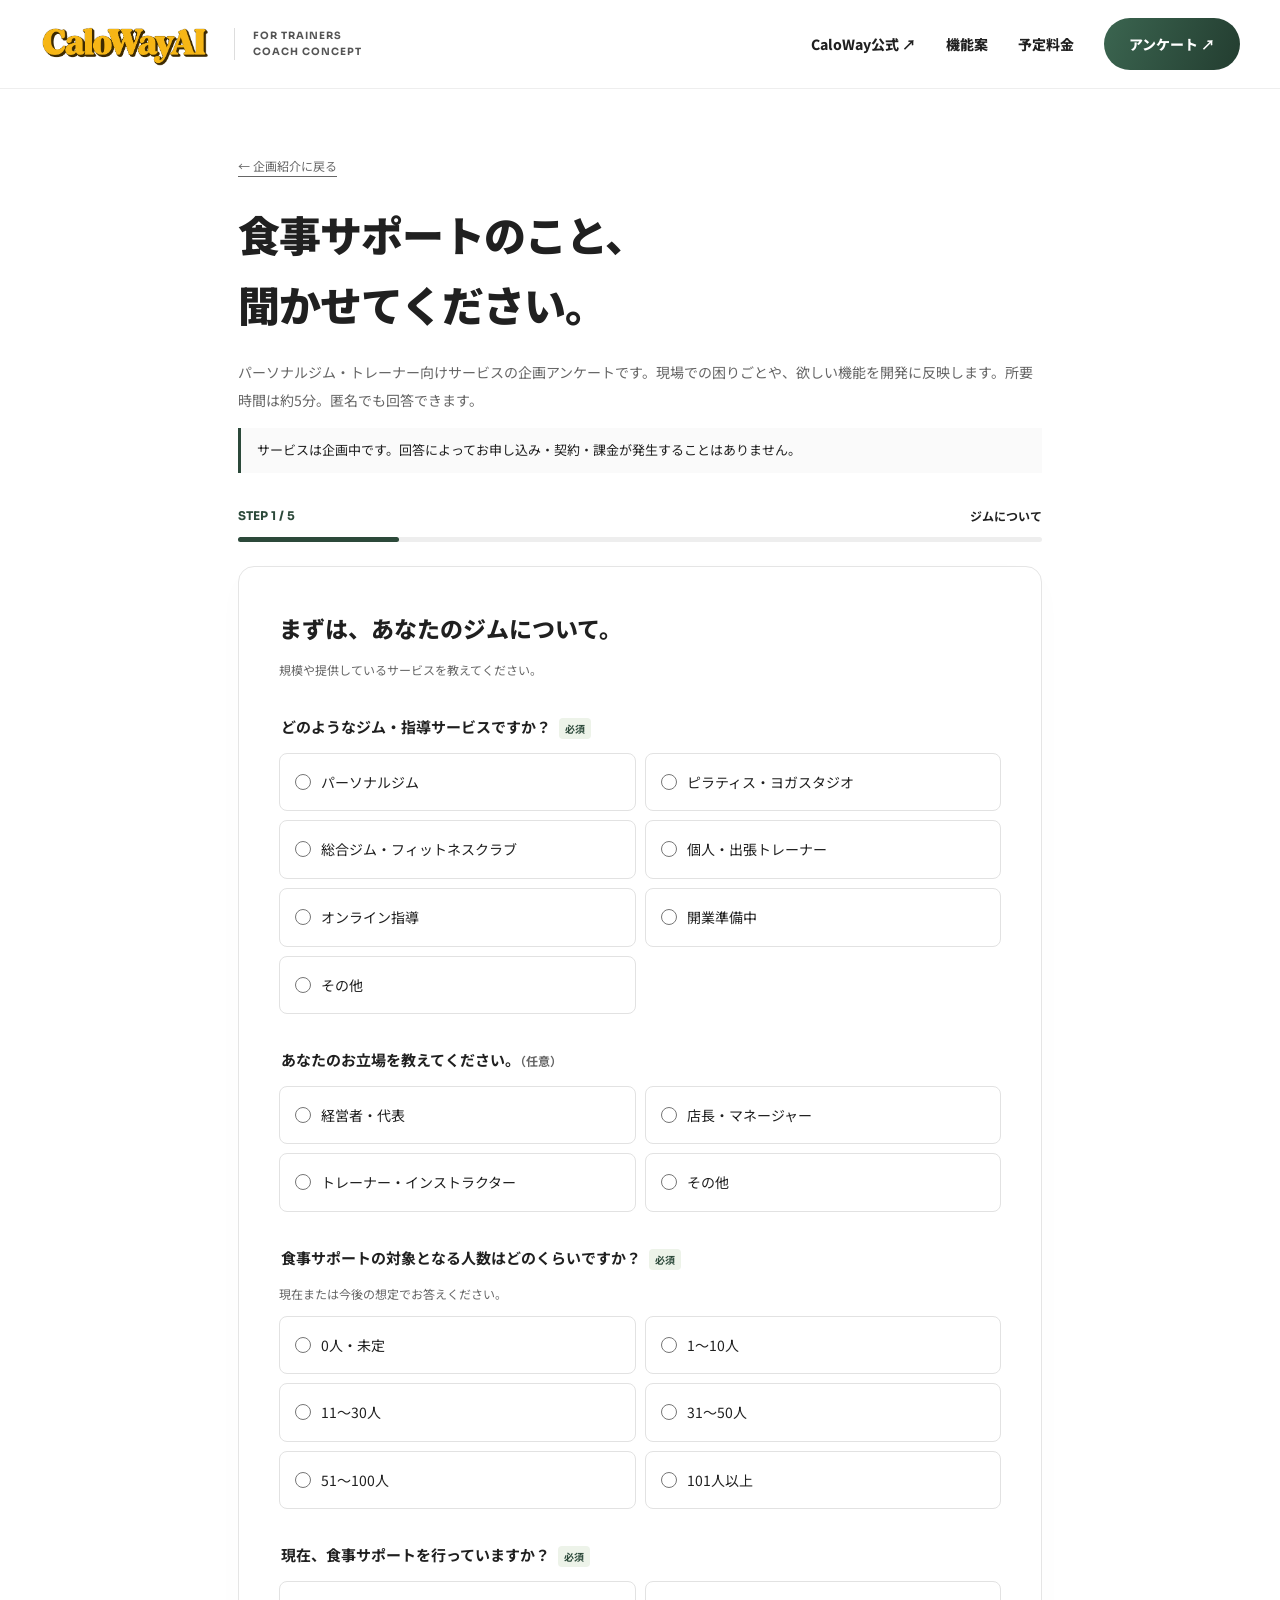
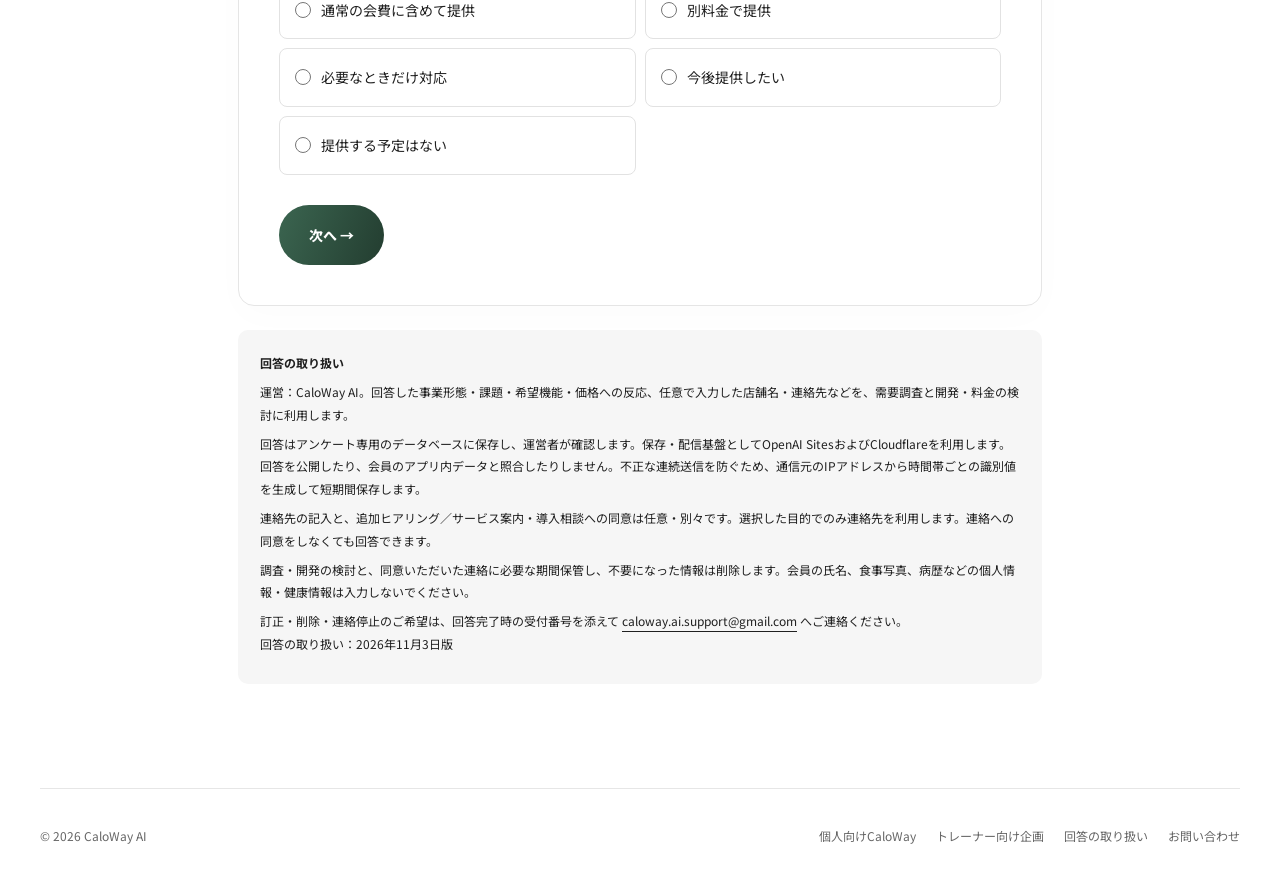
==== commit 96d2dfd5: "Restore yellow CaloWay logo and introduce consumer app" ====
--- a/gym-survey.html
+++ b/gym-survey.html
@@ -1 +1 @@
-<!doctype html><html lang="ja"><head><meta charset="utf-8"><meta name="viewport" content="width=device-width,initial-scale=1"><meta name="theme-color" content="#ffffff"><title>パーソナルジム向け需要調査 | CaloWay AI</title><meta name="description" content="CaloWay Coachはパーソナルジム向けに企画中。会員の食事記録とAIレポートで指導を支えるサービスについて、現場のご意見を募集しています。"><meta property="og:title" content="CaloWay Coach｜パーソナルジム向け・企画中"><meta property="og:description" content="食事記録とAIレポートで、会員に向き合う時間を。5分の需要調査アンケートにご協力ください。"><link rel="preconnect" href="https://fonts.googleapis.com"><link rel="preconnect" href="https://fonts.gstatic.com" crossorigin><link href="https://fonts.googleapis.com/css2?family=Noto+Sans+JP:wght@400;500;600;700;800;900&family=Sora:wght@400;600;700;800&display=swap" rel="stylesheet"><link rel="stylesheet" href="./gym.css?v=20261103-green-3"></head><body><div class="top"><header class="wrap nav"><a class="brand" href="./introduce.html"><b class="wordmark">CaloWay<span>AI</span></b><span>FOR TRAINERS<br>COACH CONCEPT</span></a><nav class="links" aria-label="ナビゲーション"><a class="desktop" href="./gym.html#features">機能案</a><a class="desktop" href="./gym.html#pricing">予定料金</a><a href="./gym-survey.html">アンケート ↗</a></nav></header></div><main class="form-wrap"><a class="small" href="./gym.html">← 企画紹介に戻る</a><h1>食事サポートのこと、<br>聞かせてください。</h1><p class="form-intro">パーソナルジム・トレーナー向けサービスの企画アンケートです。現場での困りごとや、欲しい機能を開発に反映します。所要時間は約5分。匿名でも回答できます。</p><p class="notice">サービスは企画中です。回答によってお申し込み・契約・課金が発生することはありません。</p><noscript><p class="error">アンケートの回答にはJavaScriptを有効にしてください。ご意見はサポート窓口でも受け付けています。</p></noscript><div id="survey-root"></div><section id="survey-privacy" class="privacy"><strong>回答の取り扱い</strong><p>運営：CaloWay AI。回答した事業形態・課題・希望機能・価格への反応、任意で入力した店舗名・連絡先などを、需要調査と開発・料金の検討に利用します。</p><p>回答はアンケート専用のデータベースに保存し、運営者が確認します。保存・配信基盤としてOpenAI SitesおよびCloudflareを利用します。回答を公開したり、会員のアプリ内データと照合したりしません。不正な連続送信を防ぐため、通信元のIPアドレスから時間帯ごとの識別値を生成して短期間保存します。</p><p>連絡先の記入と、追加ヒアリング／サービス案内・導入相談への同意は任意・別々です。選択した目的でのみ連絡先を利用します。連絡への同意をしなくても回答できます。</p><p>調査・開発の検討と、同意いただいた連絡に必要な期間保管し、不要になった情報は削除します。会員の氏名、食事写真、病歴などの個人情報・健康情報は入力しないでください。</p><p>訂正・削除・連絡停止のご希望は、回答完了時の受付番号を添えて <a href="mailto:caloway.ai.support@gmail.com">caloway.ai.support@gmail.com</a> へご連絡ください。<br>回答の取り扱い：2026年11月3日版</p></section></main><footer class="wrap footer"><span>© 2026 CaloWay AI</span><div><a href="./introduce.html">個人向けCaloWay</a><a href="./gym.html">トレーナー向け企画</a><a href="./gym-survey.html#survey-privacy">回答の取り扱い</a><a href="mailto:caloway.ai.support@gmail.com">お問い合わせ</a></div></footer><script type="module" src="./gym-survey.js"></script></body></html>+<!doctype html><html lang="ja"><head><meta charset="utf-8"><meta name="viewport" content="width=device-width,initial-scale=1"><meta name="theme-color" content="#ffffff"><title>パーソナルジム向け需要調査 | CaloWay AI</title><meta name="description" content="CaloWay Coachはパーソナルジム向けに企画中。会員の食事記録とAIレポートで指導を支えるサービスについて、現場のご意見を募集しています。"><meta property="og:title" content="CaloWay Coach｜パーソナルジム向け・企画中"><meta property="og:description" content="食事記録とAIレポートで、会員に向き合う時間を。5分の需要調査アンケートにご協力ください。"><link rel="preconnect" href="https://fonts.googleapis.com"><link rel="preconnect" href="https://fonts.gstatic.com" crossorigin><link href="https://fonts.googleapis.com/css2?family=Noto+Sans+JP:wght@400;500;600;700;800;900&family=Sora:wght@400;600;700;800&display=swap" rel="stylesheet"><link rel="stylesheet" href="./gym.css?v=20261103-logo-4"></head><body><div class="top"><header class="wrap nav"><a class="brand" href="./introduce.html"><img class="original-wordmark" src="./assets/caloway-retro-wordmark.png" width="2172" height="724" alt="CaloWay AI 公式Webページへ"><span>FOR TRAINERS<br>COACH CONCEPT</span></a><nav class="links" aria-label="ナビゲーション"><a class="desktop" href="./introduce.html">CaloWay公式 ↗</a><a class="desktop" href="./gym.html#features">機能案</a><a class="desktop" href="./gym.html#pricing">予定料金</a><a href="./gym-survey.html">アンケート ↗</a></nav></header></div><main class="form-wrap"><a class="small" href="./gym.html">← 企画紹介に戻る</a><h1>食事サポートのこと、<br>聞かせてください。</h1><p class="form-intro">パーソナルジム・トレーナー向けサービスの企画アンケートです。現場での困りごとや、欲しい機能を開発に反映します。所要時間は約5分。匿名でも回答できます。</p><p class="notice">サービスは企画中です。回答によってお申し込み・契約・課金が発生することはありません。</p><noscript><p class="error">アンケートの回答にはJavaScriptを有効にしてください。ご意見はサポート窓口でも受け付けています。</p></noscript><div id="survey-root"></div><section id="survey-privacy" class="privacy"><strong>回答の取り扱い</strong><p>運営：CaloWay AI。回答した事業形態・課題・希望機能・価格への反応、任意で入力した店舗名・連絡先などを、需要調査と開発・料金の検討に利用します。</p><p>回答はアンケート専用のデータベースに保存し、運営者が確認します。保存・配信基盤としてOpenAI SitesおよびCloudflareを利用します。回答を公開したり、会員のアプリ内データと照合したりしません。不正な連続送信を防ぐため、通信元のIPアドレスから時間帯ごとの識別値を生成して短期間保存します。</p><p>連絡先の記入と、追加ヒアリング／サービス案内・導入相談への同意は任意・別々です。選択した目的でのみ連絡先を利用します。連絡への同意をしなくても回答できます。</p><p>調査・開発の検討と、同意いただいた連絡に必要な期間保管し、不要になった情報は削除します。会員の氏名、食事写真、病歴などの個人情報・健康情報は入力しないでください。</p><p>訂正・削除・連絡停止のご希望は、回答完了時の受付番号を添えて <a href="mailto:caloway.ai.support@gmail.com">caloway.ai.support@gmail.com</a> へご連絡ください。<br>回答の取り扱い：2026年11月3日版</p></section></main><footer class="wrap footer"><span>© 2026 CaloWay AI</span><div><a href="./introduce.html">個人向けCaloWay</a><a href="./gym.html">トレーナー向け企画</a><a href="./gym-survey.html#survey-privacy">回答の取り扱い</a><a href="mailto:caloway.ai.support@gmail.com">お問い合わせ</a></div></footer><script type="module" src="./gym-survey.js"></script></body></html>
--- a/gym.css
+++ b/gym.css
@@ -9,3 +9,8 @@
 .hero{width:100%;max-width:none;padding:72px max(40px,calc((100vw - 1200px)/2)) 78px;gap:60px;background:linear-gradient(100deg,#f4f5f6 5%,#f8f8f8 60%,#f0f1f2);position:relative;isolation:isolate;overflow:hidden;grid-template-columns:1.15fr 1fr}.hero:before{content:"";position:absolute;inset:0;z-index:-1;background:linear-gradient(90deg,#ffffffed 0%,#ffffffd9 55%,#ffffffb8),url('./assets/everyday-bento.jpeg') center/cover}.tag{font-size:12px;font-weight:700;color:#2c493a;border:0;background:#fff;padding:8px 16px;border-radius:4px}.tag:before{background:#2c493a}.hero h1{font-family:"Noto Sans JP",sans-serif;font-size:clamp(32px,3.5vw,50px);font-weight:900;line-height:1.55;letter-spacing:-.035em;margin:25px 0}.lead{font-size:14px;line-height:2.2;color:#444}.btn{border:0;border-radius:100px;padding:17px 30px;font-weight:800;background:linear-gradient(110deg,#3b6550,#233d30);min-height:58px;transition:transform .2s,box-shadow .2s}.btn:hover{background:#203a2b;transform:translateY(-2px);box-shadow:0 8px 22px #2c493a22}.btn.ghost{border:1px solid #d9d9d9;background:#fff;color:#202020}.btn.light{background:#fff;color:#2c493a}.small{font-size:12px;line-height:1.9}.sheet{transform:none;box-shadow:0 20px 65px #20202016;border:1px solid #eee;border-radius:18px;padding:32px}.sheet-head strong{font:800 21px/1.4 "Sora",sans-serif}.sheet-head span{color:#777}.sheet-title{font-weight:800}.stats div{border-left-color:#2c493a}.stats b{font:700 32px/1.5 "Sora",sans-serif}.stats small{font-size:11px}.report-note{background:#edf3e9;border-radius:8px}.report-row{padding:15px 0}.strip{padding:22px 0;font:600 11px/1.8 "Sora","Noto Sans JP",sans-serif;color:#666}.section{padding:96px 0}.eyebrow{font:800 15px/1.6 "Sora",sans-serif;color:#2c493a;letter-spacing:.06em;margin-bottom:22px}.section h2{font-family:"Noto Sans JP",sans-serif;font-size:clamp(28px,3vw,40px);font-weight:800;line-height:1.65;letter-spacing:-.025em}.split{gap:80px}.feature{grid-template-columns:44px 1fr;padding:28px 0;gap:20px}.feature .num{font:800 22px/1.7 "Sora",sans-serif;color:#2c493a}.feature h3{font-weight:800;font-size:19px}.feature p{line-height:2}.photo img{border-radius:12px;height:270px}.green-section{background:#f6f6f6;color:#202020}.green-section .eyebrow{color:#2c493a}.green-section .small,.green-section .section-intro{color:#666}.flow{gap:24px}.flow article{background:#fff;border:1px solid #e8e8e8;border-radius:14px;padding:28px}.flow b{font:800 32px/1.5 "Sora",sans-serif;color:#2c493a}.flow h3{font-weight:800}.flow p{color:#666;font-size:14px}.plan{border:1px solid #e4e4e4;border-radius:16px;padding:36px 40px;box-shadow:0 8px 30px #00000005;position:relative;overflow:hidden}.plan:before{content:"";position:absolute;top:0;left:0;right:0;height:5px;background:#2c493a}.plan-label{font:700 12px/1.7 "Sora","Noto Sans JP",sans-serif;color:#2c493a;margin:0 0 14px}.plan h3{font:800 20px/1.8 "Noto Sans JP",sans-serif}.price{font:800 49px/1.4 "Sora",sans-serif;letter-spacing:-2px;margin:22px 0;color:#202020}.price small{font:500 14px "Noto Sans JP",sans-serif;letter-spacing:0}.plan .capacity{padding-bottom:18px;border-bottom:1px solid #eee}.plan ul{line-height:2.3;font-size:14px}.faq summary{font-size:16px;font-weight:700;padding:8px 0}.faq details{padding:20px 4px}.faq details p{font-size:14px}.cta{background:#f7f7f7;border:0;border-radius:20px;padding:54px;margin-bottom:90px}.cta h2{font:800 32px/1.6 "Noto Sans JP",sans-serif}.cta .eyebrow{color:#2c493a}.footer{padding:36px 0;color:#666;font-size:12px}.footer a{text-decoration:none}.footer a:hover{color:#2c493a}
 .form-wrap{max-width:860px;padding:60px 28px 80px}.form-wrap h1{font-family:"Noto Sans JP",sans-serif;font-weight:900;letter-spacing:-.025em;font-size:clamp(28px,4vw,42px)}.form-intro{line-height:2}.form-card{border:1px solid #e5e5e5;border-radius:16px;padding:40px;box-shadow:0 10px 35px #00000004}.progress-head{font-weight:700}.progress-head span:first-child{font-family:"Sora",sans-serif;color:#2c493a}.track{height:5px;background:#eee}.track span{height:5px;border-radius:5px}.stage h2{font-size:23px;font-weight:800}.question{margin-top:32px}.question>legend,.question>label{font-weight:700}.req{background:#edf3e9;color:#2c493a;border-radius:4px}.option{background:#fff;border-color:#e2e2e2;border-radius:8px;padding:15px;font-size:14px;transition:background .15s,border-color .15s}.option:hover{border-color:#aaa}.option:has(input:checked){background:#f2f6ef;border-color:#2c493a}.option input{margin-top:5px}textarea,input[type=text],input[type=email],select{background:#fafafa;border-color:#ddd;border-radius:8px}.privacy{background:#f6f6f6;border-radius:10px;padding:22px}.inline-price div{border-radius:10px;background:#fafafa;padding:20px}.inline-price b{font:800 26px/1.7 "Sora",sans-serif}.notice{border-left-color:#2c493a;background:#fafafa}.success-mark{color:#2c493a;background:#edf3e9}.help{line-height:1.85}.review dt{font-weight:700}.review dd{padding-bottom:12px;border-bottom:1px solid #eee}a:focus-visible,button:focus-visible,input:focus-visible,textarea:focus-visible{outline:3px solid #2c493a;outline-offset:4px}
 @media(max-width:780px){html{scroll-padding-top:85px}.wrap{width:calc(100% - 40px)}.nav{min-height:76px;gap:10px}.brand{gap:10px}.brand .wordmark{font-size:23px}.brand>span{display:none}.links{gap:10px;font-size:12px}.links a:last-child{padding:10px 15px}.hero{width:100%;padding:36px 20px 48px;grid-template-columns:1fr;gap:35px}.hero h1{font-size:clamp(28px,7.4vw,42px);line-height:1.6}.hero:before{background:linear-gradient(#ffffffdf,#fffffff2),url('./assets/everyday-bento.jpeg') center/cover}.lead{font-size:13px}.hero .actions .btn{width:100%;font-size:13px;padding-inline:18px}.sheet{padding:24px;margin:0;box-shadow:0 12px 35px #20202012;border-radius:14px}.sheet-head strong{font-size:19px}.stats{gap:10px}.stats b{font-size:27px}.section{padding:58px 0}.section h2{font-size:28px}.eyebrow{font-size:12px;margin-bottom:18px}.split{grid-template-columns:1fr;gap:20px}.features{margin-top:8px}.feature h3{font-size:17px}.flow article{padding:23px;grid-template-columns:35px 1fr;gap:0 12px}.flow h3{font-size:16px}.flow p{font-size:13px}.pricing{gap:20px}.plan{padding:30px 24px}.price{font-size:43px}.plan h3{font-size:18px}.cta{padding:30px 24px;margin-bottom:50px;border-radius:14px}.cta h2{font-size:27px}.cta .btn{width:100%}.form-wrap{padding:32px 18px 50px}.form-card{padding:26px 20px;border-radius:12px}.stage h2{font-size:20px}.options{grid-template-columns:1fr}.option{font-size:13px}.question>legend{font-size:14px}.inline-price div{padding:15px 10px}.inline-price b{font-size:23px}.buttons .btn{padding:14px 20px;font-size:13px}.footer{font-size:11px}.strip{font-size:10px}}
+
+/* Original California-yellow wordmark and consumer-app introduction. */
+.brand img.original-wordmark{width:172px;height:auto;display:block}.app-overview{background:#f5f7f3;border-bottom:1px solid #e6ebe3}.app-overview-top{display:flex;justify-content:space-between;align-items:flex-start;gap:30px}.app-overview-top h2{margin-bottom:18px}.app-live{white-space:nowrap;background:#e4edde;color:#2c493a;font-size:12px;font-weight:700;padding:9px 16px;border-radius:100px;margin-top:4px}.app-points{display:grid;grid-template-columns:repeat(3,1fr);gap:32px;margin-top:38px}.app-points article{border-top:2px solid #2c493a;padding-top:22px}.app-points article>span{font:700 12px/1.5 "Sora",sans-serif;letter-spacing:.06em;color:#54715b}.app-points h3{font-size:19px;line-height:1.7;margin:14px 0 12px}.app-points p{font-size:14px;line-height:2;color:#666;margin:0}.app-overview-bottom{display:flex;align-items:center;justify-content:space-between;gap:30px;margin-top:34px}.app-overview-bottom .btn{white-space:nowrap;font-size:13px}
+@media(max-width:1000px){.nav{gap:15px}.links{gap:16px;font-size:12px}.brand>span{display:none}.app-overview-bottom{flex-direction:column;align-items:flex-start}}
+@media(max-width:780px){.brand img.original-wordmark{width:145px}.app-overview-top{flex-direction:column;gap:8px}.app-overview-top h2{font-size:27px}.app-points{grid-template-columns:1fr;gap:25px;margin-top:28px}.app-points article{padding-top:18px}.app-points h3{font-size:18px;margin:10px 0}.app-overview-bottom{gap:18px}.app-overview-bottom .btn{white-space:normal;width:100%;font-size:12px;padding-inline:18px}}
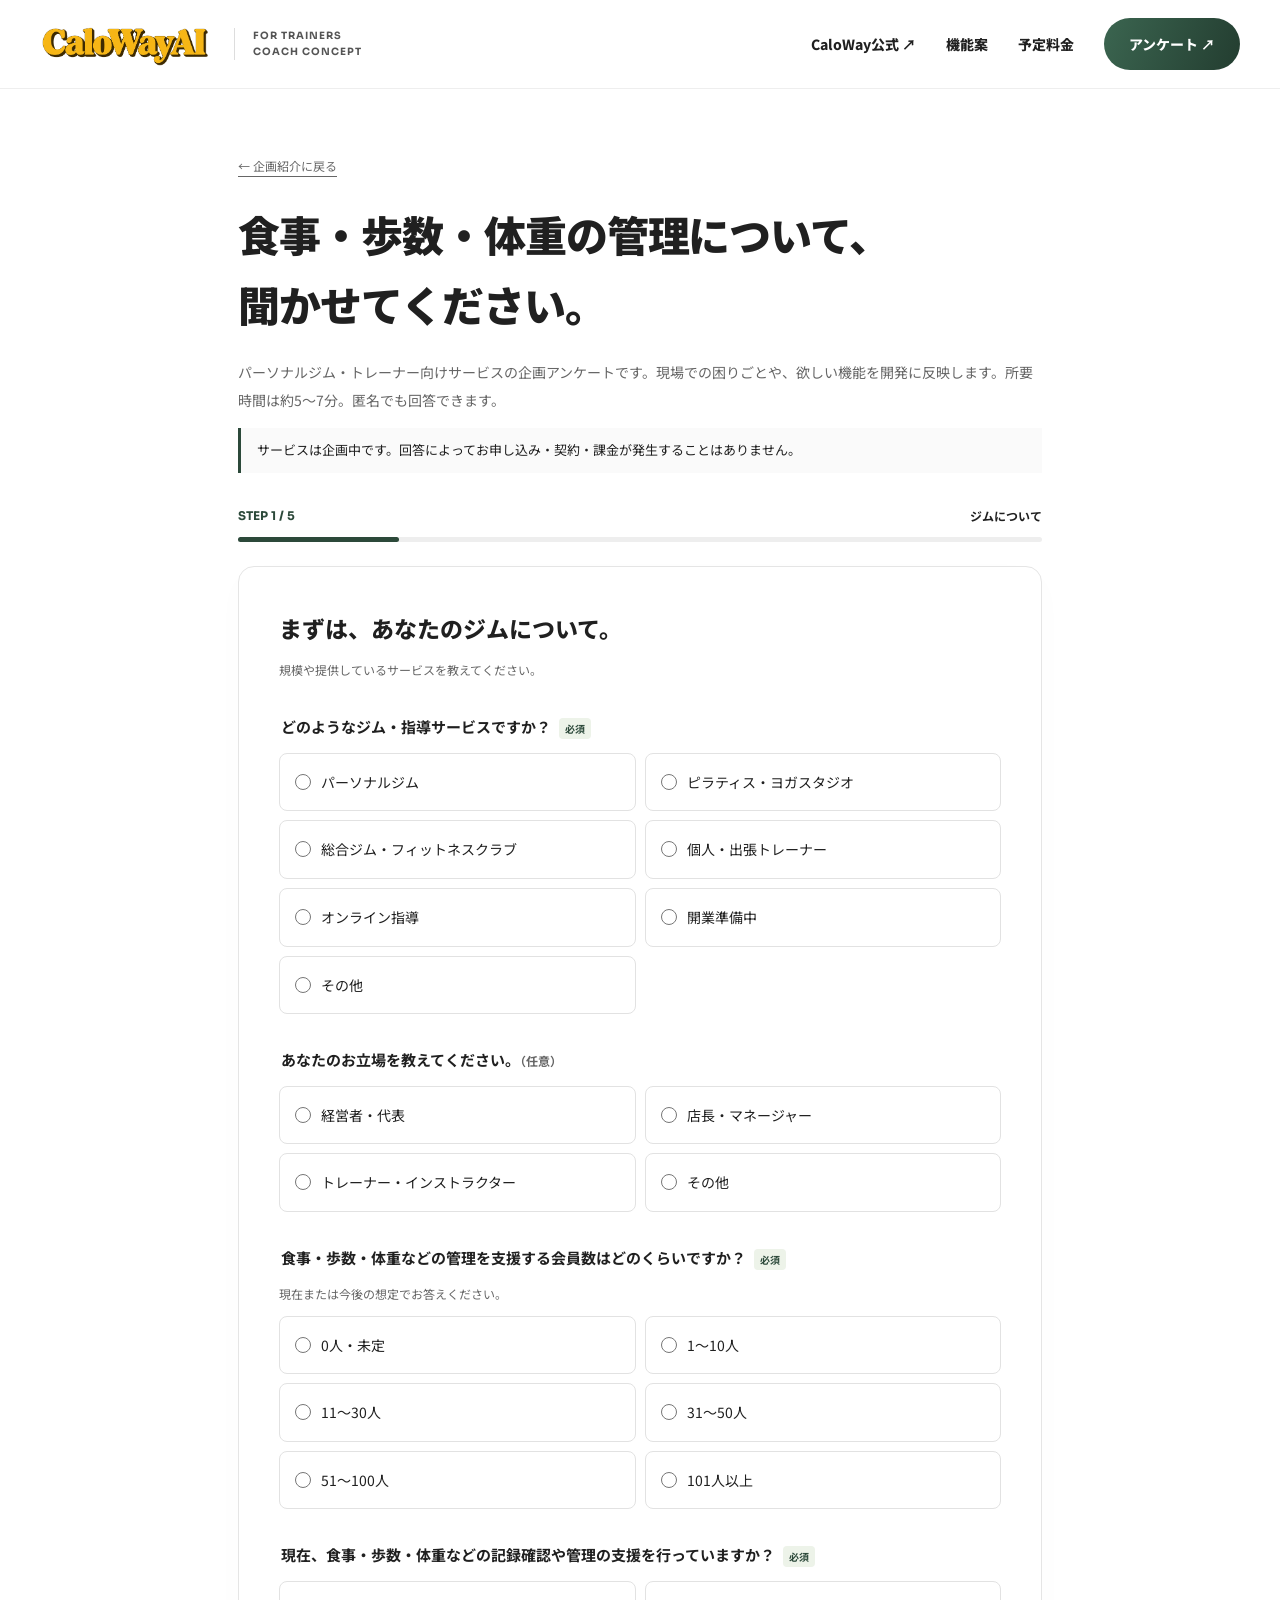
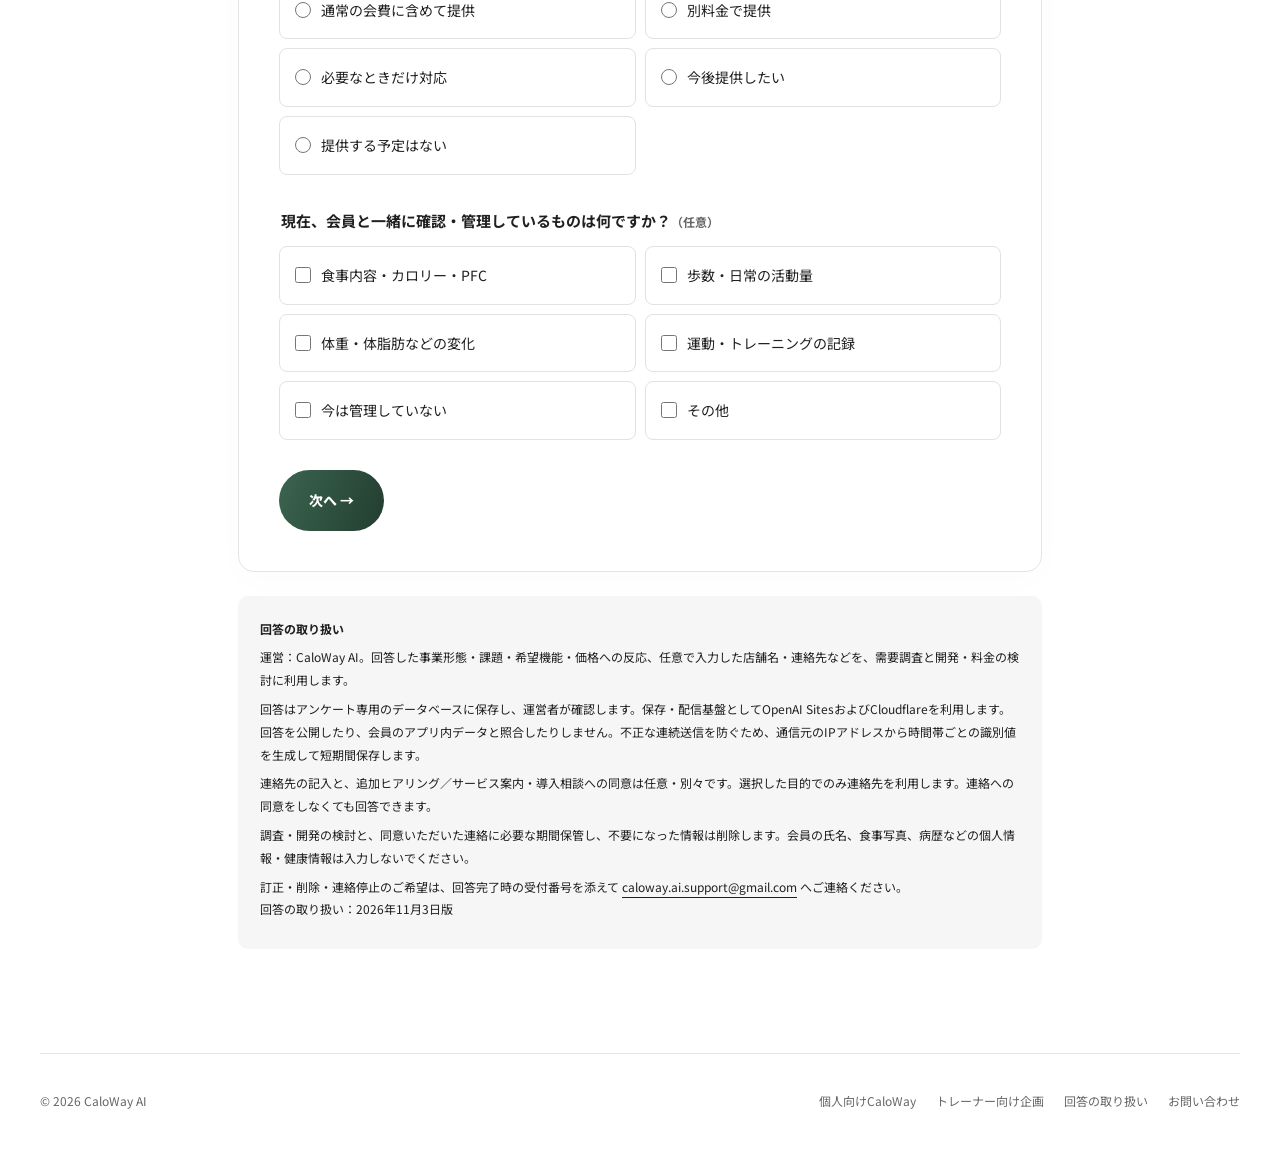
==== commit a8fafde0: "Broaden gym survey to activity and weight management and test demand" ====
--- a/gym-survey.html
+++ b/gym-survey.html
@@ -1 +1 @@
-<!doctype html><html lang="ja"><head><meta charset="utf-8"><meta name="viewport" content="width=device-width,initial-scale=1"><meta name="theme-color" content="#ffffff"><title>パーソナルジム向け需要調査 | CaloWay AI</title><meta name="description" content="CaloWay Coachはパーソナルジム向けに企画中。会員の食事記録とAIレポートで指導を支えるサービスについて、現場のご意見を募集しています。"><meta property="og:title" content="CaloWay Coach｜パーソナルジム向け・企画中"><meta property="og:description" content="食事記録とAIレポートで、会員に向き合う時間を。5分の需要調査アンケートにご協力ください。"><link rel="preconnect" href="https://fonts.googleapis.com"><link rel="preconnect" href="https://fonts.gstatic.com" crossorigin><link href="https://fonts.googleapis.com/css2?family=Noto+Sans+JP:wght@400;500;600;700;800;900&family=Sora:wght@400;600;700;800&display=swap" rel="stylesheet"><link rel="stylesheet" href="./gym.css?v=20261103-logo-4"></head><body><div class="top"><header class="wrap nav"><a class="brand" href="./introduce.html"><img class="original-wordmark" src="./assets/caloway-retro-wordmark.png" width="2172" height="724" alt="CaloWay AI 公式Webページへ"><span>FOR TRAINERS<br>COACH CONCEPT</span></a><nav class="links" aria-label="ナビゲーション"><a class="desktop" href="./introduce.html">CaloWay公式 ↗</a><a class="desktop" href="./gym.html#features">機能案</a><a class="desktop" href="./gym.html#pricing">予定料金</a><a href="./gym-survey.html">アンケート ↗</a></nav></header></div><main class="form-wrap"><a class="small" href="./gym.html">← 企画紹介に戻る</a><h1>食事サポートのこと、<br>聞かせてください。</h1><p class="form-intro">パーソナルジム・トレーナー向けサービスの企画アンケートです。現場での困りごとや、欲しい機能を開発に反映します。所要時間は約5分。匿名でも回答できます。</p><p class="notice">サービスは企画中です。回答によってお申し込み・契約・課金が発生することはありません。</p><noscript><p class="error">アンケートの回答にはJavaScriptを有効にしてください。ご意見はサポート窓口でも受け付けています。</p></noscript><div id="survey-root"></div><section id="survey-privacy" class="privacy"><strong>回答の取り扱い</strong><p>運営：CaloWay AI。回答した事業形態・課題・希望機能・価格への反応、任意で入力した店舗名・連絡先などを、需要調査と開発・料金の検討に利用します。</p><p>回答はアンケート専用のデータベースに保存し、運営者が確認します。保存・配信基盤としてOpenAI SitesおよびCloudflareを利用します。回答を公開したり、会員のアプリ内データと照合したりしません。不正な連続送信を防ぐため、通信元のIPアドレスから時間帯ごとの識別値を生成して短期間保存します。</p><p>連絡先の記入と、追加ヒアリング／サービス案内・導入相談への同意は任意・別々です。選択した目的でのみ連絡先を利用します。連絡への同意をしなくても回答できます。</p><p>調査・開発の検討と、同意いただいた連絡に必要な期間保管し、不要になった情報は削除します。会員の氏名、食事写真、病歴などの個人情報・健康情報は入力しないでください。</p><p>訂正・削除・連絡停止のご希望は、回答完了時の受付番号を添えて <a href="mailto:caloway.ai.support@gmail.com">caloway.ai.support@gmail.com</a> へご連絡ください。<br>回答の取り扱い：2026年11月3日版</p></section></main><footer class="wrap footer"><span>© 2026 CaloWay AI</span><div><a href="./introduce.html">個人向けCaloWay</a><a href="./gym.html">トレーナー向け企画</a><a href="./gym-survey.html#survey-privacy">回答の取り扱い</a><a href="mailto:caloway.ai.support@gmail.com">お問い合わせ</a></div></footer><script type="module" src="./gym-survey.js"></script></body></html>+<!doctype html><html lang="ja"><head><meta charset="utf-8"><meta name="viewport" content="width=device-width,initial-scale=1"><meta name="theme-color" content="#ffffff"><title>パーソナルジム向け需要調査 | CaloWay AI</title><meta name="description" content="CaloWay Coachはパーソナルジム向けに企画中。会員の食事・歩数・体重の記録とAIレポートで指導を支えるサービスについて、現場のご意見を募集しています。"><meta property="og:title" content="CaloWay Coach｜パーソナルジム向け・企画中"><meta property="og:description" content="食事・歩数・体重の記録とAIレポートで、会員に向き合う時間を。5〜7分の需要調査アンケートにご協力ください。"><link rel="preconnect" href="https://fonts.googleapis.com"><link rel="preconnect" href="https://fonts.gstatic.com" crossorigin><link href="https://fonts.googleapis.com/css2?family=Noto+Sans+JP:wght@400;500;600;700;800;900&family=Sora:wght@400;600;700;800&display=swap" rel="stylesheet"><link rel="stylesheet" href="./gym.css?v=20261103-logo-4"></head><body><div class="top"><header class="wrap nav"><a class="brand" href="./introduce.html"><img class="original-wordmark" src="./assets/caloway-retro-wordmark.png" width="2172" height="724" alt="CaloWay AI 公式Webページへ"><span>FOR TRAINERS<br>COACH CONCEPT</span></a><nav class="links" aria-label="ナビゲーション"><a class="desktop" href="./introduce.html">CaloWay公式 ↗</a><a class="desktop" href="./gym.html#features">機能案</a><a class="desktop" href="./gym.html#pricing">予定料金</a><a href="./gym-survey.html">アンケート ↗</a></nav></header></div><main class="form-wrap"><a class="small" href="./gym.html">← 企画紹介に戻る</a><h1>食事・歩数・体重の管理について、<br>聞かせてください。</h1><p class="form-intro">パーソナルジム・トレーナー向けサービスの企画アンケートです。現場での困りごとや、欲しい機能を開発に反映します。所要時間は約5〜7分。匿名でも回答できます。</p><p class="notice">サービスは企画中です。回答によってお申し込み・契約・課金が発生することはありません。</p><noscript><p class="error">アンケートの回答にはJavaScriptを有効にしてください。ご意見はサポート窓口でも受け付けています。</p></noscript><div id="survey-root"></div><section id="survey-privacy" class="privacy"><strong>回答の取り扱い</strong><p>運営：CaloWay AI。回答した事業形態・課題・希望機能・価格への反応、任意で入力した店舗名・連絡先などを、需要調査と開発・料金の検討に利用します。</p><p>回答はアンケート専用のデータベースに保存し、運営者が確認します。保存・配信基盤としてOpenAI SitesおよびCloudflareを利用します。回答を公開したり、会員のアプリ内データと照合したりしません。不正な連続送信を防ぐため、通信元のIPアドレスから時間帯ごとの識別値を生成して短期間保存します。</p><p>連絡先の記入と、追加ヒアリング／サービス案内・導入相談への同意は任意・別々です。選択した目的でのみ連絡先を利用します。連絡への同意をしなくても回答できます。</p><p>調査・開発の検討と、同意いただいた連絡に必要な期間保管し、不要になった情報は削除します。会員の氏名、食事写真、病歴などの個人情報・健康情報は入力しないでください。</p><p>訂正・削除・連絡停止のご希望は、回答完了時の受付番号を添えて <a href="mailto:caloway.ai.support@gmail.com">caloway.ai.support@gmail.com</a> へご連絡ください。<br>回答の取り扱い：2026年11月3日版</p></section></main><footer class="wrap footer"><span>© 2026 CaloWay AI</span><div><a href="./introduce.html">個人向けCaloWay</a><a href="./gym.html">トレーナー向け企画</a><a href="./gym-survey.html#survey-privacy">回答の取り扱い</a><a href="mailto:caloway.ai.support@gmail.com">お問い合わせ</a></div></footer><script type="module" src="./gym-survey.js?v=20261103-v2"></script></body></html>
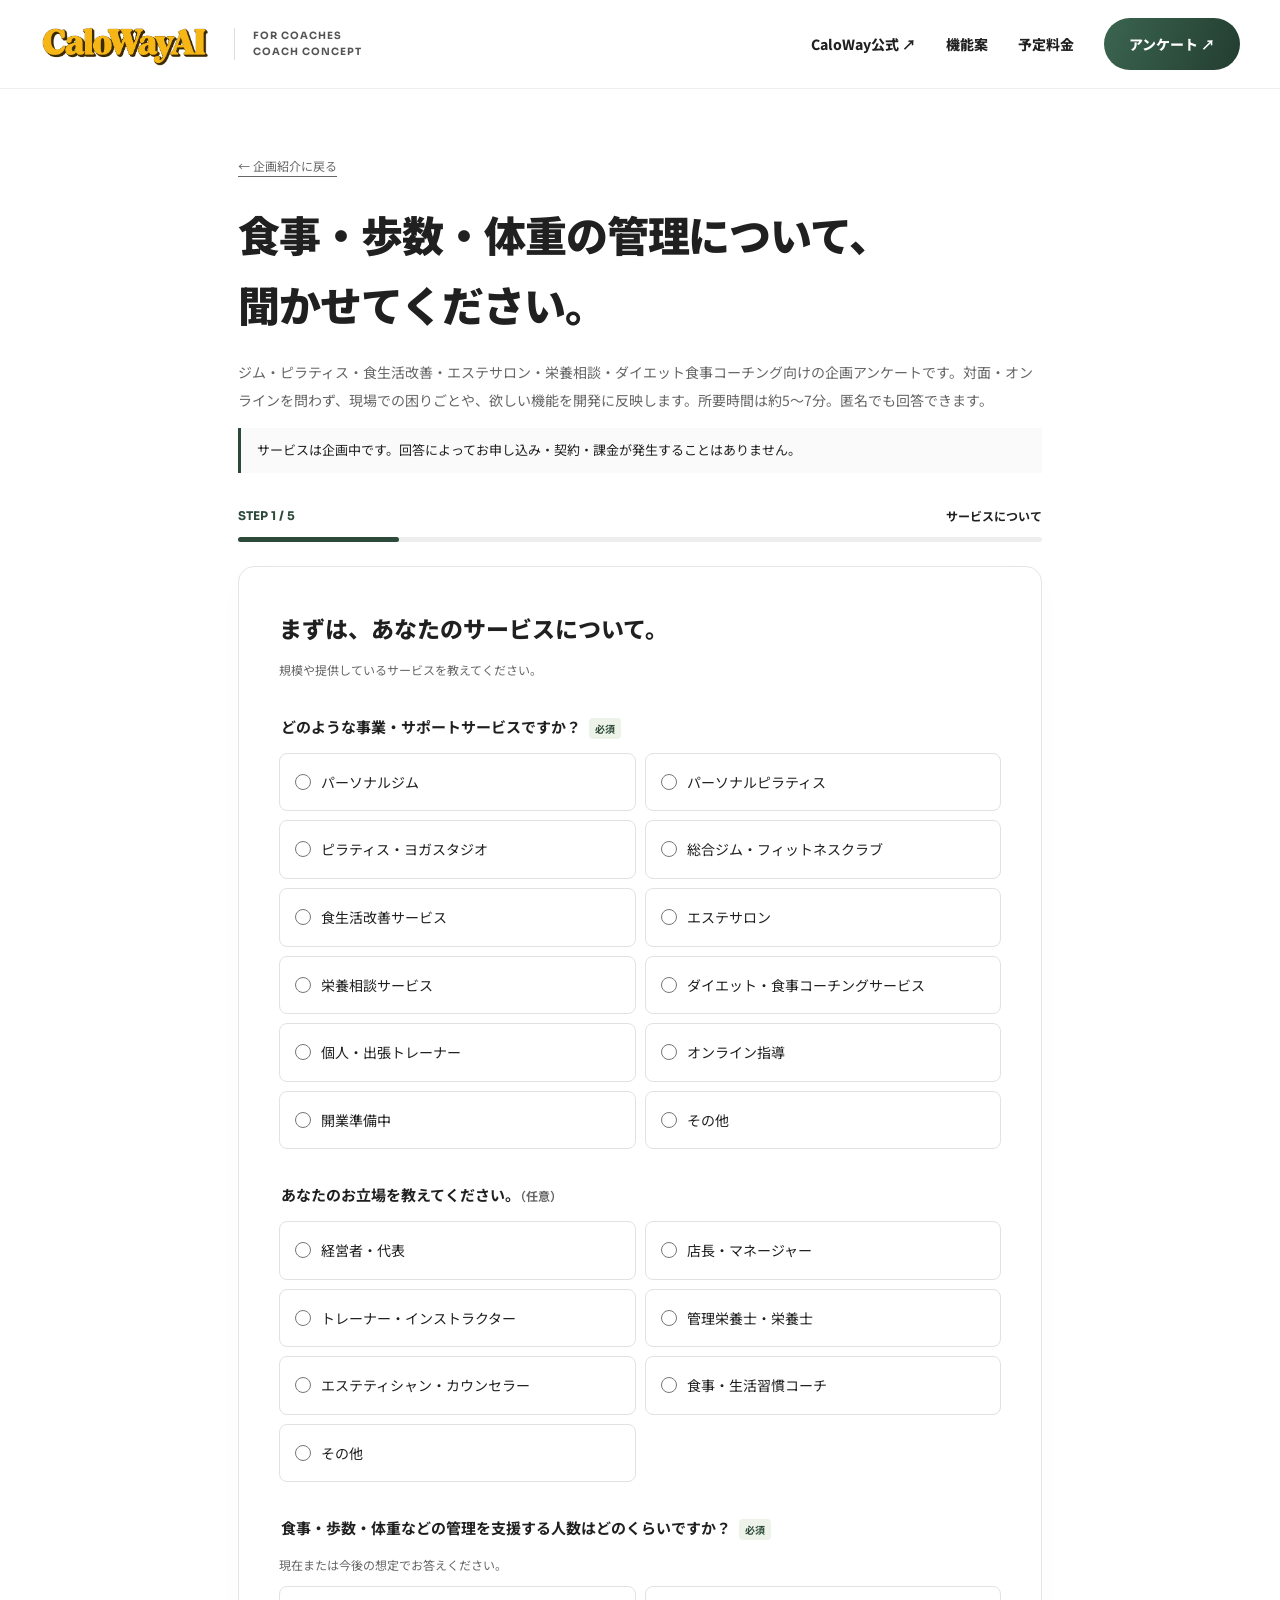
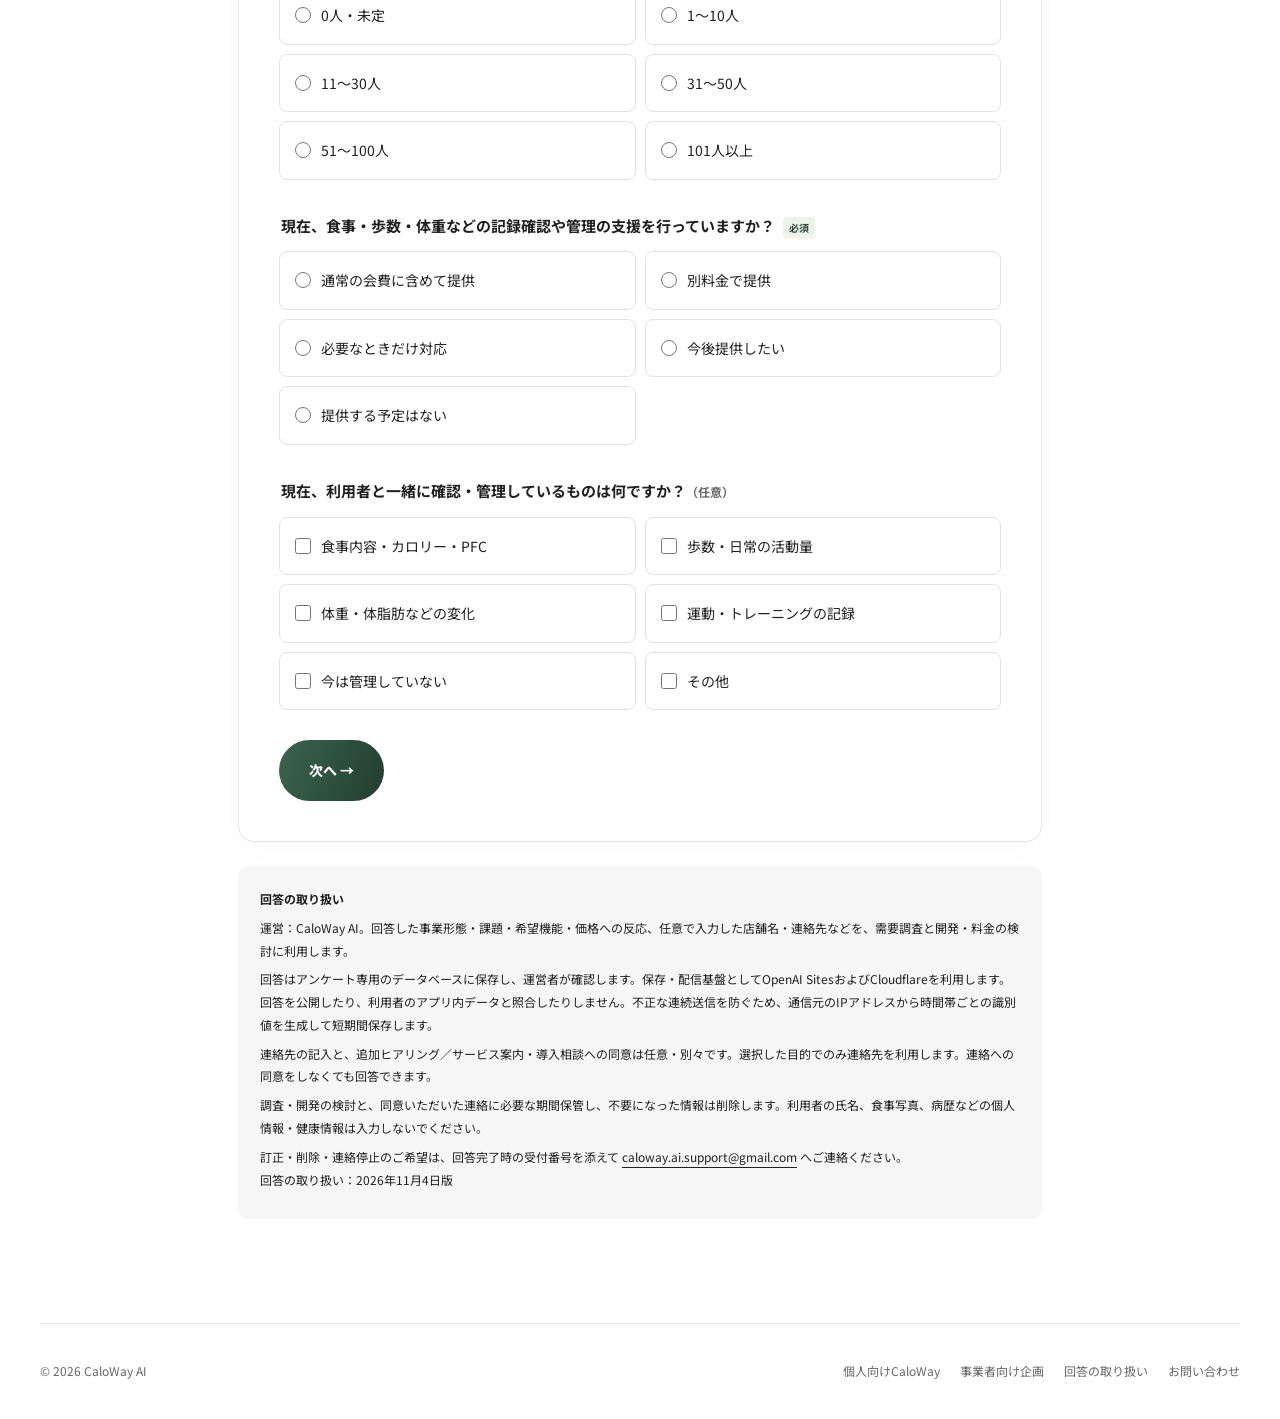
==== commit 48a311b3: "Prepare Coach outreach for expanded audiences and detailed reports" ====
--- a/gym-survey.html
+++ b/gym-survey.html
@@ -1 +1 @@
-<!doctype html><html lang="ja"><head><meta charset="utf-8"><meta name="viewport" content="width=device-width,initial-scale=1"><meta name="theme-color" content="#ffffff"><title>パーソナルジム向け需要調査 | CaloWay AI</title><meta name="description" content="CaloWay Coachはパーソナルジム向けに企画中。会員の食事・歩数・体重の記録とAIレポートで指導を支えるサービスについて、現場のご意見を募集しています。"><meta property="og:title" content="CaloWay Coach｜パーソナルジム向け・企画中"><meta property="og:description" content="食事・歩数・体重の記録とAIレポートで、会員に向き合う時間を。5〜7分の需要調査アンケートにご協力ください。"><link rel="preconnect" href="https://fonts.googleapis.com"><link rel="preconnect" href="https://fonts.gstatic.com" crossorigin><link href="https://fonts.googleapis.com/css2?family=Noto+Sans+JP:wght@400;500;600;700;800;900&family=Sora:wght@400;600;700;800&display=swap" rel="stylesheet"><link rel="stylesheet" href="./gym.css?v=20261103-logo-4"></head><body><div class="top"><header class="wrap nav"><a class="brand" href="./introduce.html"><img class="original-wordmark" src="./assets/caloway-retro-wordmark.png" width="2172" height="724" alt="CaloWay AI 公式Webページへ"><span>FOR TRAINERS<br>COACH CONCEPT</span></a><nav class="links" aria-label="ナビゲーション"><a class="desktop" href="./introduce.html">CaloWay公式 ↗</a><a class="desktop" href="./gym.html#features">機能案</a><a class="desktop" href="./gym.html#pricing">予定料金</a><a href="./gym-survey.html">アンケート ↗</a></nav></header></div><main class="form-wrap"><a class="small" href="./gym.html">← 企画紹介に戻る</a><h1>食事・歩数・体重の管理について、<br>聞かせてください。</h1><p class="form-intro">パーソナルジム・トレーナー向けサービスの企画アンケートです。現場での困りごとや、欲しい機能を開発に反映します。所要時間は約5〜7分。匿名でも回答できます。</p><p class="notice">サービスは企画中です。回答によってお申し込み・契約・課金が発生することはありません。</p><noscript><p class="error">アンケートの回答にはJavaScriptを有効にしてください。ご意見はサポート窓口でも受け付けています。</p></noscript><div id="survey-root"></div><section id="survey-privacy" class="privacy"><strong>回答の取り扱い</strong><p>運営：CaloWay AI。回答した事業形態・課題・希望機能・価格への反応、任意で入力した店舗名・連絡先などを、需要調査と開発・料金の検討に利用します。</p><p>回答はアンケート専用のデータベースに保存し、運営者が確認します。保存・配信基盤としてOpenAI SitesおよびCloudflareを利用します。回答を公開したり、会員のアプリ内データと照合したりしません。不正な連続送信を防ぐため、通信元のIPアドレスから時間帯ごとの識別値を生成して短期間保存します。</p><p>連絡先の記入と、追加ヒアリング／サービス案内・導入相談への同意は任意・別々です。選択した目的でのみ連絡先を利用します。連絡への同意をしなくても回答できます。</p><p>調査・開発の検討と、同意いただいた連絡に必要な期間保管し、不要になった情報は削除します。会員の氏名、食事写真、病歴などの個人情報・健康情報は入力しないでください。</p><p>訂正・削除・連絡停止のご希望は、回答完了時の受付番号を添えて <a href="mailto:caloway.ai.support@gmail.com">caloway.ai.support@gmail.com</a> へご連絡ください。<br>回答の取り扱い：2026年11月3日版</p></section></main><footer class="wrap footer"><span>© 2026 CaloWay AI</span><div><a href="./introduce.html">個人向けCaloWay</a><a href="./gym.html">トレーナー向け企画</a><a href="./gym-survey.html#survey-privacy">回答の取り扱い</a><a href="mailto:caloway.ai.support@gmail.com">お問い合わせ</a></div></footer><script type="module" src="./gym-survey.js?v=20261103-v2"></script></body></html>+<!doctype html><html lang="ja"><head><meta charset="utf-8"><meta name="viewport" content="width=device-width,initial-scale=1"><meta name="theme-color" content="#ffffff"><title>食事・運動サポート事業者向け需要調査 | CaloWay AI</title><meta name="description" content="CaloWay Coachはジム・ピラティス・食生活改善・エステサロン・栄養相談・ダイエット食事コーチング向けに企画中。利用者の食事・歩数・体重の記録とAIレポートで指導を支えるサービスについて、現場のご意見を募集しています。"><meta property="og:title" content="CaloWay Coach｜食事・運動サポート事業者向け・企画中"><meta property="og:description" content="食事・歩数・体重の記録とAIレポートで、利用者に向き合う時間を。5〜7分の需要調査アンケートにご協力ください。"><link rel="preconnect" href="https://fonts.googleapis.com"><link rel="preconnect" href="https://fonts.gstatic.com" crossorigin><link href="https://fonts.googleapis.com/css2?family=Noto+Sans+JP:wght@400;500;600;700;800;900&family=Sora:wght@400;600;700;800&display=swap" rel="stylesheet"><link rel="stylesheet" href="./gym.css?v=20261104-outreach-1"></head><body><div class="top"><header class="wrap nav"><a class="brand" href="./introduce.html"><img class="original-wordmark" src="./assets/caloway-retro-wordmark.png" width="2172" height="724" alt="CaloWay AI 公式Webページへ"><span>FOR COACHES<br>COACH CONCEPT</span></a><nav class="links" aria-label="ナビゲーション"><a class="desktop" href="./introduce.html">CaloWay公式 ↗</a><a class="desktop" href="./gym.html#features">機能案</a><a class="desktop" href="./gym.html#pricing">予定料金</a><a href="./gym-survey.html">アンケート ↗</a></nav></header></div><main class="form-wrap"><a class="small" href="./gym.html">← 企画紹介に戻る</a><h1>食事・歩数・体重の管理について、<br>聞かせてください。</h1><p class="form-intro">ジム・ピラティス・食生活改善・エステサロン・栄養相談・ダイエット食事コーチング向けの企画アンケートです。対面・オンラインを問わず、現場での困りごとや、欲しい機能を開発に反映します。所要時間は約5〜7分。匿名でも回答できます。</p><p class="notice">サービスは企画中です。回答によってお申し込み・契約・課金が発生することはありません。</p><noscript><p class="error">アンケートの回答にはJavaScriptを有効にしてください。ご意見はサポート窓口でも受け付けています。</p></noscript><div id="survey-root"></div><section id="survey-privacy" class="privacy"><strong>回答の取り扱い</strong><p>運営：CaloWay AI。回答した事業形態・課題・希望機能・価格への反応、任意で入力した店舗名・連絡先などを、需要調査と開発・料金の検討に利用します。</p><p>回答はアンケート専用のデータベースに保存し、運営者が確認します。保存・配信基盤としてOpenAI SitesおよびCloudflareを利用します。回答を公開したり、利用者のアプリ内データと照合したりしません。不正な連続送信を防ぐため、通信元のIPアドレスから時間帯ごとの識別値を生成して短期間保存します。</p><p>連絡先の記入と、追加ヒアリング／サービス案内・導入相談への同意は任意・別々です。選択した目的でのみ連絡先を利用します。連絡への同意をしなくても回答できます。</p><p>調査・開発の検討と、同意いただいた連絡に必要な期間保管し、不要になった情報は削除します。利用者の氏名、食事写真、病歴などの個人情報・健康情報は入力しないでください。</p><p>訂正・削除・連絡停止のご希望は、回答完了時の受付番号を添えて <a href="mailto:caloway.ai.support@gmail.com">caloway.ai.support@gmail.com</a> へご連絡ください。<br>回答の取り扱い：2026年11月4日版</p></section></main><footer class="wrap footer"><span>© 2026 CaloWay AI</span><div><a href="./introduce.html">個人向けCaloWay</a><a href="./gym.html">事業者向け企画</a><a href="./gym-survey.html#survey-privacy">回答の取り扱い</a><a href="mailto:caloway.ai.support@gmail.com">お問い合わせ</a></div></footer><script type="module" src="./gym-survey.js?v=20261104-v4"></script></body></html>
--- a/gym.css
+++ b/gym.css
@@ -14,3 +14,37 @@
 .brand img.original-wordmark{width:172px;height:auto;display:block}.app-overview{background:#f5f7f3;border-bottom:1px solid #e6ebe3}.app-overview-top{display:flex;justify-content:space-between;align-items:flex-start;gap:30px}.app-overview-top h2{margin-bottom:18px}.app-live{white-space:nowrap;background:#e4edde;color:#2c493a;font-size:12px;font-weight:700;padding:9px 16px;border-radius:100px;margin-top:4px}.app-points{display:grid;grid-template-columns:repeat(3,1fr);gap:32px;margin-top:38px}.app-points article{border-top:2px solid #2c493a;padding-top:22px}.app-points article>span{font:700 12px/1.5 "Sora",sans-serif;letter-spacing:.06em;color:#54715b}.app-points h3{font-size:19px;line-height:1.7;margin:14px 0 12px}.app-points p{font-size:14px;line-height:2;color:#666;margin:0}.app-overview-bottom{display:flex;align-items:center;justify-content:space-between;gap:30px;margin-top:34px}.app-overview-bottom .btn{white-space:nowrap;font-size:13px}
 @media(max-width:1000px){.nav{gap:15px}.links{gap:16px;font-size:12px}.brand>span{display:none}.app-overview-bottom{flex-direction:column;align-items:flex-start}}
 @media(max-width:780px){.brand img.original-wordmark{width:145px}.app-overview-top{flex-direction:column;gap:8px}.app-overview-top h2{font-size:27px}.app-points{grid-template-columns:1fr;gap:25px;margin-top:28px}.app-points article{padding-top:18px}.app-points h3{font-size:18px;margin:10px 0}.app-overview-bottom{gap:18px}.app-overview-bottom .btn{white-space:normal;width:100%;font-size:12px;padding-inline:18px}}
+
+/* Weekly example lives with the planned features. */
+.planning-grid{align-items:start;grid-template-columns:1fr 1.1fr;gap:60px}.planning-grid .features{margin-top:28px}.planning-grid .sheet{margin-top:0}.hero>.photo{margin:0}.hero>.photo img{height:420px;border-radius:18px;box-shadow:0 18px 50px #20202012}.hero>.photo figcaption{color:#555}
+@media(max-width:780px){.planning-grid{grid-template-columns:1fr;gap:38px}.hero>.photo img{height:260px}.planning-grid .features{margin-top:24px}}
+
+.pricing-three{grid-template-columns:repeat(3,minmax(0,1fr))}.pricing-three .plan{padding:30px 26px}.pricing-three .price{font-size:40px;letter-spacing:-1.5px}.pricing-three .plan ul{padding-left:18px;font-size:13px}.pricing-three .price small{display:block;margin-top:8px}@media(max-width:900px){.pricing-three{grid-template-columns:1fr}.pricing-three .price{font-size:43px}.pricing-three .price small{display:inline}}
+.inline-price-three{grid-template-columns:repeat(3,minmax(0,1fr))}.inline-price-three div{padding:14px 12px}.inline-price-three b{font-size:23px}@media(max-width:600px){.inline-price-three{grid-template-columns:1fr}.inline-price-three div{padding:14px 18px}}
+
+/* Keep all three plan prices visible together on phones. */
+.mobile-plan-features{display:none}
+@media(max-width:900px){.pricing-three{grid-template-columns:repeat(3,minmax(0,1fr));gap:12px}.pricing-three .plan{padding:24px 16px}.pricing-three .price{font-size:clamp(24px,4vw,36px)}.pricing-three .price small{display:block;font-size:11px;letter-spacing:0}.pricing-three .plan h3{font-size:16px}}
+@media(max-width:600px){.pricing-three{gap:8px;align-items:stretch}.pricing-three .plan{padding:20px 8px 14px;border-radius:10px;min-width:0}.pricing-three .plan-label{display:none}.pricing-three .plan h3{font-size:clamp(11px,3.1vw,14px);line-height:1.5;letter-spacing:-.04em;min-height:2.2em;white-space:nowrap}.pricing-three .price{font-size:clamp(20px,6.2vw,29px);letter-spacing:-1px;line-height:1.4;margin:12px 0 16px;white-space:nowrap}.pricing-three .price small{font-size:10px;margin-top:8px;line-height:1.6;white-space:normal}.pricing-three .capacity{font-size:10px;line-height:1.7;margin:0;padding:0;border:0}.pricing-three .capacity strong{display:block;font-size:clamp(13px,3.9vw,17px);color:var(--green);white-space:nowrap;margin-top:4px}.pricing-three .plan ul{display:none}.mobile-plan-features{display:block;background:#f5f7f3;padding:18px;border-radius:10px;margin:-4px 0 22px;font-size:13px}.mobile-plan-features strong{font-size:14px}.mobile-plan-features ul{padding-left:18px;margin:8px 0 0;line-height:2}.inline-price-three{grid-template-columns:repeat(3,minmax(0,1fr));gap:6px}.inline-price-three div{padding:12px 6px;min-width:0;font-size:11px;line-height:1.7;overflow-wrap:anywhere}.inline-price-three b{font-size:clamp(16px,4.8vw,21px);white-space:nowrap;letter-spacing:-.8px}.inline-price-three span{font-size:10px}}
+
+/* Approved member benefits and coaching comparison illustrations. */
+.gym-visual{margin:32px 0 22px}.gym-visual>a{display:block;background:#fff;border:1px solid var(--line);border-radius:14px;overflow:hidden;cursor:zoom-in}.gym-visual img{display:block;width:100%;height:auto}.gym-visual figcaption{margin-top:10px;color:var(--muted);font-size:12px;line-height:1.8}.member-visual{max-width:1100px;margin-inline:auto}@media(max-width:780px){.gym-visual{margin-top:24px}.gym-visual>a{border-radius:10px}.gym-visual figcaption{font-size:12px}}
+
+/* Small brand images reused from the consumer website. */
+.app-intro-layout{display:grid;grid-template-columns:minmax(0,1fr) auto;gap:34px;align-items:center}.app-life-photos{display:grid;grid-template-columns:repeat(2,minmax(0,1fr));gap:14px;width:350px}.app-life-photos figure{margin:0;min-width:0}.app-life-photos img{display:block;width:100%;height:auto;border-radius:9px}.app-life-photos figcaption{font-size:11px;line-height:1.8;color:var(--muted);margin-top:7px}.cta-brand-heading{display:flex;align-items:center;gap:8px}.cta-companion{width:88px;height:88px;object-fit:contain;image-rendering:pixelated;flex-shrink:0}.cta-brand-heading .eyebrow{margin-bottom:10px}.cta-brand-heading h2{font-size:28px}@media(max-width:900px){.app-intro-layout{grid-template-columns:1fr;gap:16px}.app-life-photos{width:min(350px,100%)}.cta-brand-heading{gap:4px}.cta-companion{width:60px;height:60px}.cta-brand-heading h2{font-size:clamp(17px,5vw,25px)}.cta-brand-heading .eyebrow{font-size:10px;letter-spacing:.02em;margin-bottom:5px}}
+
+.cta-brand-heading h2 span{display:inline-block}
+
+/* Read in the same order on desktop and mobile: benefits, app, flow, features, report. */
+.planning-content{max-width:900px}.weekly-report{padding-top:0}.weekly-report-inner{max-width:800px;margin-inline:auto}
+
+/* Shared audience and the approved detailed report sample. */
+.audience-note{padding-top:28px;padding-bottom:36px;border-bottom:1px solid var(--line,#e2e6e1)}
+.audience-note p:last-child{font-size:15px;line-height:1.9;color:var(--muted,#657067);max-width:960px}
+.report-preview-grid{display:grid;grid-template-columns:repeat(2,minmax(0,1fr));gap:24px;max-width:860px;margin:32px auto}
+.report-preview-grid figure{margin:0;min-width:0}
+.report-preview-grid a{display:block;border:1px solid #e1e6df;border-radius:12px;overflow:hidden;background:white;box-shadow:0 10px 28px #233e2f0a}
+.report-preview-grid img{display:block;width:100%;height:auto}
+.report-preview-grid figcaption{font-size:13px;line-height:1.8;color:#637168;margin-top:14px}
+.report-preview-grid figcaption strong{color:#284d3c;font-size:15px}
+@media(max-width:600px){.audience-note p:last-child{font-size:13px}.report-preview-grid{gap:12px;margin:24px auto}.report-preview-grid figcaption{font-size:11px}.report-preview-grid figcaption strong{font-size:12px}.report-preview-grid a{border-radius:7px}}
